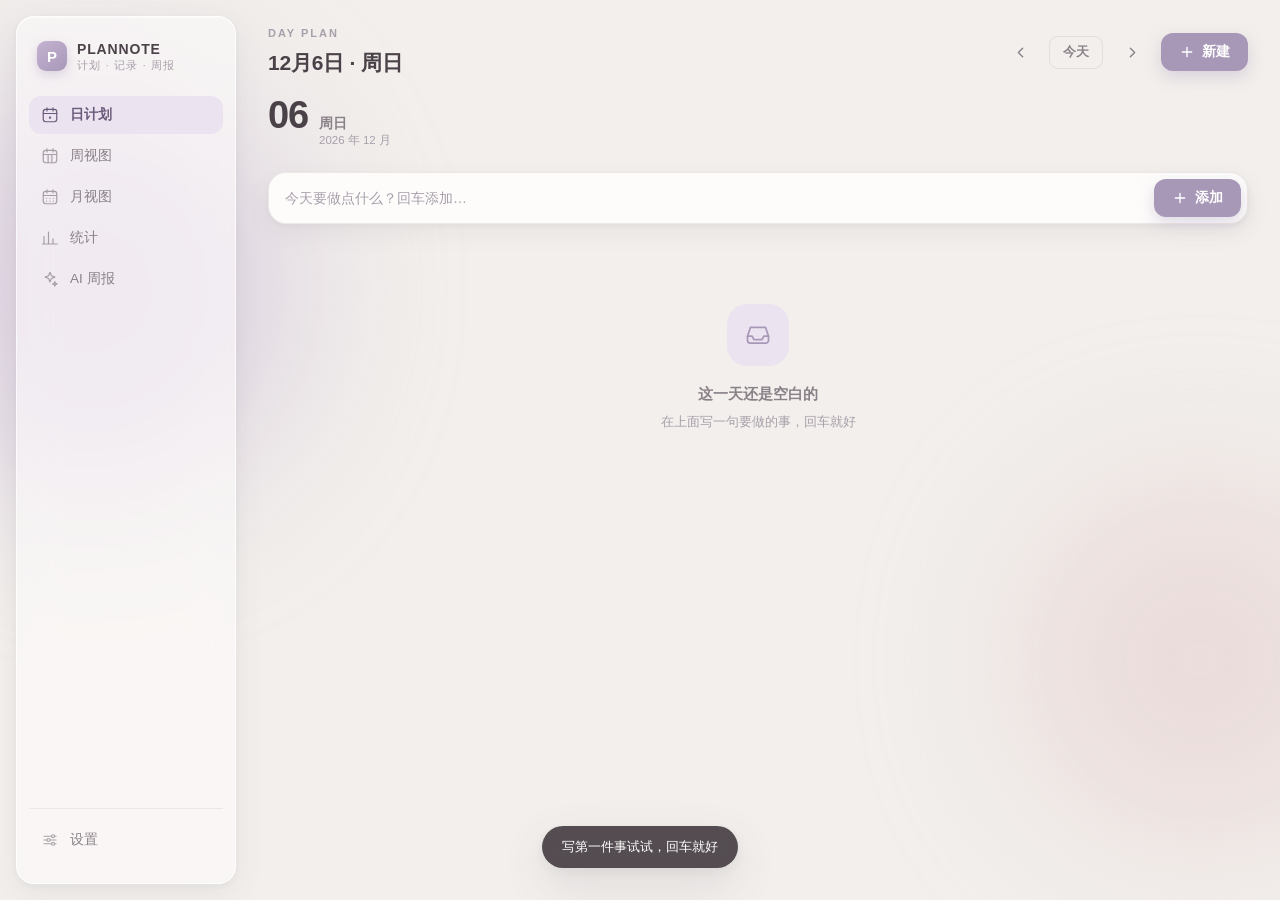
==== app/index.html @ 0ff243b2 "v2 网页版可运行：日/周/月视图 + 统计 + AI 周报 + 备份 + 深色模式 - 纯前端 PWA，零构建零依赖，可安装到桌面、离线可用 - 数据层 IndexedDB，本地文件打开时自动降级 " ====
<!DOCTYPE html>
<html lang="zh-CN" data-theme="light">
<head>
<meta charset="UTF-8">
<meta name="viewport" content="width=device-width, initial-scale=1, viewport-fit=cover">
<title>PlanNote · 极简个人计划管理</title>
<meta name="description" content="记录每天要做的事，周末自动生成周报。莫兰迪质感，数据留在你自己的设备上。">
<meta name="theme-color" content="#F2EFEC">
<link rel="manifest" href="manifest.webmanifest">
<link rel="icon" href="icons/icon.svg" type="image/svg+xml">
<link rel="apple-touch-icon" href="icons/icon-192.png">
<link rel="stylesheet" href="assets/theme.css">
</head>
<body>
  <div class="blob blob-a"></div>
  <div class="blob blob-b"></div>

  <div class="app">
    <aside class="sidebar">
      <div class="brand">
        <div class="brand-mark">P</div>
        <div class="brand-text">
          <div class="brand-name">PLANNOTE</div>
          <div class="brand-sub">计划 · 记录 · 周报</div>
        </div>
      </div>
      <nav class="nav" id="nav"></nav>
      <div class="sidebar-foot">
        <button class="nav-item" data-action="settings">
          <span class="ico" id="settings-ico"></span><span class="nav-label">设置</span>
        </button>
      </div>
    </aside>

    <main class="main">
      <header class="topbar" id="topbar"></header>
      <div class="content scroll" id="content"></div>
    </main>
  </div>

  <div id="modal-root"></div>
  <div class="toast-wrap" id="toast-wrap"></div>

  <script src="assets/db.js" defer></script>
  <script src="assets/report.js" defer></script>
  <script src="assets/app.js" defer></script>
</body>
</html>
---- app/assets/theme.css ----
/* ============================================================
   PlanNote · 设计系统
   莫兰迪色系不动，只把「字 / 圆角 / 暖灰阴影 / 留白」收紧
   ============================================================ */

:root {
  /* ---- 底色（暖白调） ---- */
  --bg: #F2EFEC;
  --bg-deep: #EAE6E1;
  --card: #FDFCFB;
  --card-hover: #F6F3F0;
  --sidebar: #5C5462;

  /* ---- 文字 ---- */
  --text: #4A4248;
  --text-2: #8A8188;
  --muted: #A89FAA;

  /* ---- 莫兰迪强调色 ---- */
  --accent: #A898B8;
  --accent-hover: #9C8BAD;
  --accent-l: #EBE4F0;
  --accent-text: #6B5B7B;
  --success: #98A898;
  --success-l: #E8EFE8;
  --warning: #C4A888;
  --warning-l: #F0E8DC;
  --danger: #B88C8C;
  --danger-l: #F2E8E8;

  /* ---- 边框 ---- */
  --border: #E2DED8;
  --border-soft: rgba(226, 222, 216, .62);

  /* ---- 阴影：暖灰，绝不用纯黑 ---- */
  --sh-1: 0 1px 2px rgba(92, 84, 98, .045);
  --sh-2: 0 8px 24px rgba(92, 84, 98, .075), 0 2px 6px rgba(92, 84, 98, .05);
  --sh-3: 0 10px 30px rgba(92, 84, 98, .08), 0 2px 8px rgba(92, 84, 98, .055);
  --sh-4: 0 16px 44px rgba(92, 84, 98, .13), 0 4px 12px rgba(92, 84, 98, .07);

  /* ---- 圆角三档 ---- */
  --r-card: 18px;
  --r-btn: 12px;
  --r-input: 10px;
  --r-pill: 999px;

  /* ---- 间距（8 的倍数） ---- */
  --s1: 4px;  --s2: 8px;  --s3: 12px; --s4: 16px;
  --s5: 24px; --s6: 32px; --s7: 48px; --s8: 64px;

  /* ---- 玻璃 ---- */
  --glass-bg: rgba(253, 252, 251, .58);
  --glass-border: rgba(255, 255, 255, .68);

  --font: "Inter", -apple-system, BlinkMacSystemFont, "PingFang SC",
          "Microsoft YaHei UI", "Microsoft YaHei", "Hiragino Sans GB",
          "Segoe UI", sans-serif;
  --font-num: "Inter", "SF Mono", ui-monospace, monospace;
}

/* ---- 深色：同一套气质，把底色压暗 ---- */
[data-theme="dark"] {
  --bg: #26222C;
  --bg-deep: #1E1B23;
  --card: #322D39;
  --card-hover: #3A3442;

  --text: #EDE9F0;
  --text-2: #B0A8B8;
  --muted: #8A8290;

  --accent: #B8A8C8;
  --accent-hover: #C7B8D5;
  --accent-l: #423A4E;
  --accent-text: #D5C9E0;
  --success: #A8B8A8;
  --success-l: #36402F;
  --warning: #C9B392;
  --warning-l: #40382A;
  --danger: #C99A9A;
  --danger-l: #432F32;

  --border: #443D4E;
  --border-soft: rgba(120, 110, 132, .30);

  --sh-1: 0 1px 2px rgba(0, 0, 0, .22);
  --sh-2: 0 8px 24px rgba(0, 0, 0, .30), 0 2px 6px rgba(0, 0, 0, .22);
  --sh-3: 0 10px 30px rgba(0, 0, 0, .32), 0 2px 8px rgba(0, 0, 0, .24);
  --sh-4: 0 16px 44px rgba(0, 0, 0, .44), 0 4px 12px rgba(0, 0, 0, .28);

  --glass-bg: rgba(50, 45, 57, .62);
  --glass-border: rgba(255, 255, 255, .09);
}

/* ============================================================
   基础
   ============================================================ */
* { box-sizing: border-box; margin: 0; padding: 0; }

html, body { height: 100%; }

body {
  background: var(--bg);
  color: var(--text);
  font-family: var(--font);
  font-size: 14px;
  line-height: 1.7;
  -webkit-font-smoothing: antialiased;
  text-rendering: optimizeLegibility;
  overflow: hidden;
  transition: background .25s ease, color .25s ease;
}

/* 背景两团柔光：给玻璃一点可透的东西 */
.blob {
  position: fixed; border-radius: 50%; filter: blur(80px);
  z-index: 0; opacity: .5; pointer-events: none;
  transition: opacity .3s;
}
.blob-a { width: 420px; height: 420px; left: -120px; top: 80px; background: #C9B8D6; }
.blob-b { width: 360px; height: 360px; right: -100px; bottom: 60px; background: #E3C9C9; }
[data-theme="dark"] .blob { opacity: .26; }

button, input, textarea, select { font-family: inherit; font-size: inherit; color: inherit; }
button { cursor: pointer; border: none; background: none; }
::selection { background: var(--accent-l); color: var(--accent-text); }

/* 细滚动条 */
.scroll { overflow-y: auto; scrollbar-width: thin; }
.scroll::-webkit-scrollbar { width: 8px; height: 8px; }
.scroll::-webkit-scrollbar-thumb {
  background: rgba(140, 130, 148, .26); border-radius: 999px;
  border: 2px solid transparent; background-clip: content-box;
}
.scroll::-webkit-scrollbar-thumb:hover { background: rgba(140, 130, 148, .45); background-clip: content-box; }
.scroll::-webkit-scrollbar-track { background: transparent; }

/* ============================================================
   布局
   ============================================================ */
.app {
  position: relative; z-index: 1;
  display: grid;
  grid-template-columns: 236px 1fr;
  height: 100vh;
  height: 100dvh;
}

/* ---- 侧栏：玻璃，只浮在内容上 ---- */
.sidebar {
  display: flex; flex-direction: column;
  margin: var(--s4) 0 var(--s4) var(--s4);
  padding: var(--s5) var(--s3);
  border-radius: var(--r-card);
  background: var(--glass-bg);
  -webkit-backdrop-filter: blur(20px) saturate(1.2);
  backdrop-filter: blur(20px) saturate(1.2);
  border: 1px solid var(--glass-border);
  box-shadow: var(--sh-3), inset 0 1px 0 rgba(255, 255, 255, .5);
}
[data-theme="dark"] .sidebar { box-shadow: var(--sh-3), inset 0 1px 0 rgba(255, 255, 255, .06); }

.brand {
  display: flex; align-items: center; gap: 10px;
  padding: 0 var(--s2) var(--s5);
}
.brand-mark {
  width: 30px; height: 30px; border-radius: 9px; flex: none;
  background: linear-gradient(140deg, #C4B2D0, #A898B8);
  display: grid; place-items: center;
  color: #fff; font-size: 15px; font-weight: 700;
  box-shadow: 0 4px 12px rgba(168, 152, 184, .38);
}
.brand-text { line-height: 1.25; }
.brand-name { font-size: 14px; font-weight: 700; letter-spacing: .06em; }
.brand-sub { font-size: 10.5px; color: var(--muted); letter-spacing: .12em; }

.nav { display: flex; flex-direction: column; gap: 3px; flex: 1; }
.nav-item {
  display: flex; align-items: center; gap: 11px;
  padding: 10px 12px; border-radius: var(--r-btn);
  font-size: 13.5px; color: var(--text-2); font-weight: 500;
  transition: background .16s ease, color .16s ease;
  text-align: left; width: 100%;
}
.nav-item:hover { background: rgba(168, 152, 184, .12); color: var(--text); }
.nav-item.active {
  background: var(--accent-l); color: var(--accent-text); font-weight: 600;
}
.nav-item .ico { width: 18px; height: 18px; flex: none; opacity: .72; }
.nav-item.active .ico { opacity: 1; }
.nav-item svg { width: 18px; height: 18px; display: block; }

.sidebar-foot {
  border-top: 1px solid var(--border-soft);
  margin-top: var(--s3); padding-top: var(--s3);
  display: flex; flex-direction: column; gap: 3px;
}

/* ---- 主区 ---- */
.main { display: flex; flex-direction: column; min-width: 0; overflow: hidden; }

.topbar {
  display: flex; align-items: center; gap: var(--s3);
  padding: var(--s5) var(--s6) var(--s4);
  flex: none;
}
.topbar-title { flex: 1; min-width: 0; }
.topbar-kicker {
  font-size: 11px; letter-spacing: .18em; color: var(--muted);
  font-weight: 700; text-transform: uppercase;
}
.topbar-h {
  font-size: 21px; font-weight: 600; letter-spacing: -.01em;
  margin-top: 2px; white-space: nowrap; overflow: hidden; text-overflow: ellipsis;
}

.content { flex: 1; padding: 0 var(--s6) var(--s7); min-height: 0; }
.content-inner { max-width: 1000px; }

/* ============================================================
   控件
   ============================================================ */
.btn {
  display: inline-flex; align-items: center; justify-content: center; gap: 7px;
  border-radius: var(--r-btn); padding: 10px 18px;
  font-size: 13.5px; font-weight: 600; white-space: nowrap;
  transition: transform .16s ease, background .16s ease, box-shadow .16s ease, border-color .16s;
}
.btn svg { width: 16px; height: 16px; display: block; }
.btn.primary {
  background: var(--accent); color: #fff;
  box-shadow: 0 6px 16px rgba(168, 152, 184, .34);
}
.btn.primary:hover { background: var(--accent-hover); transform: translateY(-1px); box-shadow: 0 9px 22px rgba(168, 152, 184, .42); }
.btn.primary:active { transform: translateY(0); }
[data-theme="dark"] .btn.primary { background: var(--accent); color: #2A2630; box-shadow: 0 6px 16px rgba(0, 0, 0, .34); }
[data-theme="dark"] .btn.primary:hover { background: var(--accent-hover); color: #26222C; }
.btn.ghost { background: transparent; color: var(--text-2); border: 1px solid var(--border); }
.btn.ghost:hover { background: var(--card-hover); color: var(--text); }
.btn.soft { background: var(--accent-l); color: var(--accent-text); }
.btn.soft:hover { background: rgba(168, 152, 184, .28); }
.btn.danger { background: var(--danger-l); color: var(--danger); }
.btn.danger:hover { background: rgba(184, 140, 140, .26); }
.btn.sm { padding: 7px 13px; font-size: 12.5px; border-radius: 9px; }
.btn:disabled { opacity: .5; cursor: not-allowed; transform: none !important; }

.icon-btn {
  width: 34px; height: 34px; border-radius: 10px; flex: none;
  display: grid; place-items: center; color: var(--text-2);
  transition: background .16s, color .16s;
}
.icon-btn:hover { background: var(--card-hover); color: var(--text); }
.icon-btn svg { width: 17px; height: 17px; display: block; }

.field {
  width: 100%; padding: 10px 13px;
  background: var(--card); color: var(--text);
  border: 1px solid var(--border); border-radius: var(--r-input);
  transition: border-color .16s, box-shadow .16s, background .16s;
  font-size: 13.5px;
}
.field::placeholder { color: var(--muted); }
.field:focus {
  outline: none; border-color: var(--accent);
  box-shadow: 0 0 0 3px rgba(168, 152, 184, .18);
}
textarea.field { resize: vertical; min-height: 70px; line-height: 1.65; }
select.field { cursor: pointer; appearance: none;
  background-image: url("data:image/svg+xml;charset=utf-8,%3Csvg xmlns='http://www.w3.org/2000/svg' viewBox='0 0 24 24' fill='none' stroke='%238A8188' stroke-width='2' stroke-linecap='round'%3E%3Cpath d='M6 9l6 6 6-6'/%3E%3C/svg%3E");
  background-repeat: no-repeat; background-position: right 10px center; background-size: 15px;
  padding-right: 32px;
}

.label { display: block; font-size: 11.5px; font-weight: 600; color: var(--text-2);
  letter-spacing: .04em; margin-bottom: 6px; }

.chip {
  display: inline-flex; align-items: center; gap: 6px;
  padding: 8px 14px; border-radius: var(--r-pill);
  font-size: 12.5px; font-weight: 500;
  background: var(--card); border: 1px solid var(--border);
  color: var(--text-2); transition: all .16s;
}
.chip:hover { border-color: var(--accent); color: var(--text); }
.chip.on { background: var(--accent-l); border-color: transparent; color: var(--accent-text); font-weight: 600; }
.chip .dot { width: 7px; height: 7px; border-radius: 50%; background: var(--c, var(--accent)); flex: none; }

/* ============================================================
   卡片
   ============================================================ */
.card {
  background: var(--card);
  border-radius: var(--r-card);
  border: 1px solid var(--border-soft);
  box-shadow: var(--sh-3);
  transition: box-shadow .2s ease, transform .2s ease;
}
.card.pad { padding: var(--s5); }

/* ---- 日视图 ---- */
.day-head {
  display: flex; align-items: center; gap: var(--s4);
  margin-bottom: var(--s5); flex-wrap: wrap;
}
.day-date { display: flex; align-items: baseline; gap: 11px; }
.day-num { font-size: 38px; font-weight: 600; letter-spacing: -.03em; line-height: 1; }
.day-meta { display: flex; flex-direction: column; line-height: 1.32; }
.day-meta b { font-size: 14px; font-weight: 600; color: var(--text-2); }
.day-meta span { font-size: 11.5px; color: var(--muted); }
.day-spacer { flex: 1; }

.streak {
  display: inline-flex; align-items: center; gap: 6px;
  font-size: 12px; font-weight: 600; color: #9C7F5E;
  background: var(--warning-l); padding: 7px 13px; border-radius: var(--r-pill);
}
[data-theme="dark"] .streak { color: #D8BE97; }
.streak svg { width: 13px; height: 13px; }

/* 快速添加 */
.quick-add {
  display: flex; align-items: center; gap: 10px;
  background: var(--card); border: 1px solid var(--border-soft);
  border-radius: var(--r-card); padding: 6px 6px 6px 16px;
  box-shadow: var(--sh-2); margin-bottom: var(--s4);
  transition: box-shadow .2s, border-color .2s;
}
.quick-add:focus-within { border-color: rgba(168, 152, 184, .5); box-shadow: var(--sh-3), 0 0 0 3px rgba(168, 152, 184, .12); }
.quick-add input {
  flex: 1; border: none; background: none; outline: none;
  font-size: 14px; padding: 9px 0; min-width: 0;
}
.quick-add input::placeholder { color: var(--muted); }

/* 任务列表 */
.task-list { display: flex; flex-direction: column; gap: 8px; }

.task {
  display: flex; align-items: flex-start; gap: 13px;
  padding: 14px 16px;
  background: var(--card);
  border: 1px solid var(--border-soft);
  border-radius: 14px;
  box-shadow: var(--sh-1);
  transition: background .16s, box-shadow .16s, transform .16s, opacity .2s;
  position: relative;
}
.task:hover { background: var(--card-hover); box-shadow: var(--sh-2); transform: translateY(-1px); }

.task-check {
  width: 21px; height: 21px; border-radius: 7px; flex: none; margin-top: 1px;
  border: 1.6px solid #CBC4CE;
  display: grid; place-items: center;
  transition: all .18s ease; background: transparent;
}
[data-theme="dark"] .task-check { border-color: #6A6275; }
.task-check:hover { border-color: var(--accent); background: rgba(168, 152, 184, .12); }
.task-check svg { width: 13px; height: 13px; color: #fff; opacity: 0; transform: scale(.6); transition: all .18s ease; }
.task.done .task-check { background: var(--accent); border-color: var(--accent); }
.task.done .task-check svg { opacity: 1; transform: scale(1); }

.task-main { flex: 1; min-width: 0; }
.task-title { font-size: 14.5px; line-height: 1.5; word-break: break-word; }
.task.done .task-title { color: var(--muted); text-decoration: line-through; text-decoration-color: rgba(168, 159, 170, .6); }
.task-desc { font-size: 12.5px; color: var(--text-2); margin-top: 3px; line-height: 1.6;
  display: -webkit-box; -webkit-line-clamp: 2; -webkit-box-orient: vertical; overflow: hidden; }
.task-meta {
  display: flex; align-items: center; gap: 8px; flex-wrap: wrap;
  font-size: 11.5px; color: var(--muted); margin-top: 6px;
}
.task-meta .sep { opacity: .45; }
.task-cat { display: inline-flex; align-items: center; gap: 5px; }
.task-cat .dot { width: 7px; height: 7px; border-radius: 50%; background: var(--c, var(--accent)); flex: none; }
.stars { font-size: 10px; letter-spacing: 1.2px; color: var(--warning); font-weight: 700; }
.time-tag { font-variant-numeric: tabular-nums; }

.task-actions {
  display: flex; gap: 2px; flex: none; opacity: 0;
  transition: opacity .16s ease;
}
.task:hover .task-actions, .task:focus-within .task-actions { opacity: 1; }
@media (hover: none) { .task-actions { opacity: 1; } }
.task-actions .icon-btn { width: 30px; height: 30px; border-radius: 8px; }
.task-actions svg { width: 15px; height: 15px; }

/* 进度 */
.progress-block { margin-top: var(--s5); }
.progress-row {
  display: flex; justify-content: space-between; align-items: center;
  font-size: 12px; color: var(--text-2); margin-bottom: 9px;
}
.progress-row b { color: var(--text); font-weight: 600; font-variant-numeric: tabular-nums; }
.track { height: 8px; border-radius: var(--r-pill); background: var(--bg-deep); overflow: hidden; }
.fill {
  height: 100%; border-radius: var(--r-pill);
  background: linear-gradient(90deg, #BFAECE, var(--accent));
  transition: width .45s cubic-bezier(.4, 0, .2, 1);
}

/* 空状态 */
.empty {
  text-align: center; padding: var(--s8) var(--s4);
  color: var(--muted);
}
.empty-ico {
  width: 62px; height: 62px; margin: 0 auto var(--s4);
  border-radius: 20px; background: var(--accent-l);
  display: grid; place-items: center; color: var(--accent);
}
.empty-ico svg { width: 28px; height: 28px; }
.empty-title { font-size: 14.5px; color: var(--text-2); font-weight: 600; margin-bottom: 5px; }
.empty-sub { font-size: 12.5px; }

/* ============================================================
   周视图
   ============================================================ */
.week-wrap { display: flex; flex-direction: column; min-height: calc(100vh - 232px); }
.week-grid {
  display: grid; flex: 1;
  grid-template-columns: repeat(7, minmax(0, 1fr));
  gap: 10px;
}
.week-col {
  background: var(--card); border: 1px solid var(--border-soft);
  border-radius: 14px; padding: 12px 10px; min-height: 300px;
  box-shadow: var(--sh-1); transition: box-shadow .18s, transform .18s, border-color .18s;
  display: flex; flex-direction: column; gap: 8px;
}
.week-col:hover { box-shadow: var(--sh-2); transform: translateY(-1px); }
.week-col.today { border-color: rgba(168, 152, 184, .55); background: rgba(235, 228, 240, .34); }
[data-theme="dark"] .week-col.today { background: rgba(184, 168, 200, .10); }
.week-col-head {
  display: flex; flex-direction: column; align-items: center; gap: 2px;
  padding-bottom: 9px; border-bottom: 1px solid var(--border-soft);
  cursor: pointer;
}
.week-dow { font-size: 10.5px; letter-spacing: .1em; color: var(--muted); font-weight: 700; }
.week-day { font-size: 17px; font-weight: 600; letter-spacing: -.01em; }
.week-col.today .week-day { color: var(--accent-text); }
.week-count { font-size: 10.5px; color: var(--muted); font-variant-numeric: tabular-nums; }

.mini-task {
  font-size: 11.8px; line-height: 1.45; padding: 6px 8px;
  border-radius: 8px; background: rgba(168, 152, 184, .08);
  border-left: 2.5px solid var(--c, var(--accent));
  cursor: pointer; transition: background .15s;
  color: var(--text);
  display: -webkit-box; -webkit-line-clamp: 2; -webkit-box-orient: vertical; overflow: hidden;
}
.mini-task:hover { background: rgba(168, 152, 184, .17); }
.mini-task.done {
  color: #7F7680; text-decoration: line-through;
  text-decoration-color: rgba(142, 133, 141, .55);
  background: rgba(92, 84, 98, .045);
}
.week-more { font-size: 10.5px; color: var(--muted); padding-left: 8px; }
.week-foot {
  padding-top: 14px; font-size: 12px; color: var(--muted);
  letter-spacing: .01em;
}
.week-foot b { color: var(--text-2); font-weight: 600; font-variant-numeric: tabular-nums; }
.week-empty { font-size: 11px; color: var(--muted); text-align: center; padding: 14px 0; opacity: .7; }

/* ============================================================
   月视图
   ============================================================ */
.month-grid { display: grid; grid-template-columns: repeat(7, 1fr); gap: 8px; }
.month-dow {
  text-align: center; font-size: 11px; letter-spacing: .08em;
  color: var(--text-2); font-weight: 700; padding-bottom: 6px;
}
.month-cell {
  background: var(--card); border: 1px solid var(--border-soft);
  border-radius: 13px; padding: 9px 9px 8px; min-height: 96px;
  cursor: pointer; position: relative;
  transition: box-shadow .16s, transform .16s, border-color .16s, background .16s;
  display: flex; flex-direction: column; gap: 5px;
}
.month-cell.has { box-shadow: var(--sh-1); }
.month-cell:hover { box-shadow: var(--sh-2); transform: translateY(-1px); border-color: rgba(168, 152, 184, .4); }
.month-cell.dim { opacity: .38; }
.month-cell.today { border-color: var(--accent); background: rgba(235, 228, 240, .38); }
[data-theme="dark"] .month-cell.today { background: rgba(184, 168, 200, .12); }
.month-num { font-size: 13px; font-weight: 600; font-variant-numeric: tabular-nums; }
.month-cell.today .month-num { color: var(--accent-text); }
.month-dots { display: flex; flex-wrap: wrap; gap: 3px; margin-top: 2px; }
.month-dots i { width: 5px; height: 5px; border-radius: 50%; background: var(--c, var(--accent)); display: block; }
.month-mini { font-size: 10.2px; line-height: 1.4; color: var(--text-2); overflow: hidden;
  display: -webkit-box; -webkit-line-clamp: 2; -webkit-box-orient: vertical; }
.month-badge {
  position: absolute; right: 8px; top: 8px;
  font-size: 9.5px; color: var(--muted); font-variant-numeric: tabular-nums;
}

/* ============================================================
   统计
   ============================================================ */
.stat-grid { display: grid; grid-template-columns: repeat(4, 1fr); gap: 12px; margin-bottom: var(--s5); }
.stat-card {
  background: var(--card); border: 1px solid var(--border-soft);
  border-radius: 14px; padding: 16px 18px; box-shadow: var(--sh-2);
}
.stat-label { font-size: 11.5px; color: var(--muted); letter-spacing: .04em; margin-bottom: 6px; }
.stat-value { font-size: 27px; font-weight: 600; letter-spacing: -.02em; line-height: 1.15; font-variant-numeric: tabular-nums; }
.stat-value small { font-size: 13px; font-weight: 500; color: var(--text-2); margin-left: 3px; }
.stat-hint { font-size: 11.5px; color: var(--text-2); margin-top: 3px; }

.bars { display: flex; align-items: flex-end; gap: 10px; height: 148px; padding-top: 10px; position: relative; }
.bars::after {
  content: ''; position: absolute; left: 0; right: 0; bottom: 19px;
  height: 1px; background: var(--border-soft);
}
.bar-col { flex: 1; display: flex; flex-direction: column; align-items: center; gap: 7px; height: 100%; }
.bar-stack { flex: 1; width: 100%; max-width: 42px; display: flex; align-items: flex-end; position: relative; }
.bar-total { width: 100%; border-radius: 8px 8px 4px 4px; overflow: hidden;
  background: rgba(168, 152, 184, .26); display: flex; align-items: flex-end;
  transition: height .5s cubic-bezier(.4, 0, .2, 1); }
.bar-done { width: 100%; background: linear-gradient(180deg, #C0AFCE, #A898B8);
  transition: height .5s cubic-bezier(.4, 0, .2, 1); }
.bar-col.today .bar-total { background: rgba(152, 168, 152, .28); }
.bar-col.today .bar-done { background: linear-gradient(180deg, #A8B8A8, #98A898); }
[data-theme="dark"] .bar-total { background: rgba(184, 168, 200, .22); }
[data-theme="dark"] .bar-col.today .bar-total { background: rgba(168, 184, 168, .22); }
.bar-label { font-size: 10.5px; color: var(--muted); }
.bar-val { font-size: 10.5px; color: var(--text-2); font-variant-numeric: tabular-nums; }

.dist-row { display: flex; align-items: center; gap: 12px; padding: 9px 0; }
.dist-name { width: 64px; font-size: 12.5px; flex: none; display: flex; align-items: center; gap: 6px; }
.dist-name .dot { width: 8px; height: 8px; border-radius: 50%; background: var(--c); flex: none; }
.dist-track { flex: 1; height: 9px; border-radius: var(--r-pill); background: var(--bg-deep); overflow: hidden; }
.dist-fill { height: 100%; border-radius: var(--r-pill); background: var(--c); transition: width .5s cubic-bezier(.4,0,.2,1); }
.dist-val { width: 82px; text-align: right; font-size: 12px; color: var(--text-2);
  font-variant-numeric: tabular-nums; flex: none; white-space: nowrap; }

.sec-h { display: flex; align-items: center; justify-content: space-between; margin-bottom: 14px; }
.sec-h h3 { font-size: 14px; font-weight: 600; letter-spacing: -.005em; }
.sec-h .hint { font-size: 11.5px; color: var(--muted); font-weight: 400; }

/* ============================================================
   AI 周报
   ============================================================ */
.report-toolbar {
  display: flex; align-items: center; gap: 10px; flex-wrap: wrap;
  margin-bottom: var(--s5);
}
.mode-pill {
  display: inline-flex; align-items: center; gap: 6px;
  font-size: 11.5px; font-weight: 600; padding: 6px 12px;
  border-radius: var(--r-pill); background: var(--accent-l); color: var(--accent-text);
}
.mode-pill.live { background: var(--success-l); color: #5F7560; }
[data-theme="dark"] .mode-pill.live { color: #A8C0A8; }

.report-card { max-width: 840px; }
.report-body {
  font-size: 14px; line-height: 1.88; color: var(--text);
}
.report-body h1 { font-size: 19px; font-weight: 600; margin: 0 0 14px; letter-spacing: -.01em; }
.md-quote {
  color: var(--text-2); padding-left: 13px;
  border-left: 2px solid var(--border); margin: 0 0 12px;
}
.report-body h2 {
  font-size: 15px; font-weight: 600; color: var(--text); margin: 26px 0 11px;
  padding-left: 11px; border-left: 3px solid var(--accent); line-height: 1.4;
  letter-spacing: -.005em;
}
.report-body h3 { font-size: 13.5px; font-weight: 600; margin: 16px 0 8px; color: var(--text-2); }
.report-body p { margin: 0 0 10px; }
.report-body ul { margin: 0 0 12px; padding-left: 20px; }
.report-body li { margin-bottom: 5px; }
.report-body strong { font-weight: 600; }
.report-body code {
  font-family: var(--font-num); font-size: 12.5px;
  background: var(--accent-l); color: var(--accent-text);
  padding: 1px 6px; border-radius: 5px;
}
.report-body hr { border: none; border-top: 1px solid var(--border); margin: 20px 0; }

/* ============================================================
   弹层
   ============================================================ */
.overlay {
  position: fixed; inset: 0; z-index: 50;
  background: rgba(74, 66, 72, .28);
  -webkit-backdrop-filter: blur(4px); backdrop-filter: blur(4px);
  display: grid; place-items: center; padding: var(--s4);
  animation: fade .18s ease;
}
@keyframes fade { from { opacity: 0; } to { opacity: 1; } }

.modal {
  width: 100%; max-width: 480px; max-height: 88vh;
  background: var(--card); border-radius: var(--r-card);
  border: 1px solid var(--border-soft);
  box-shadow: var(--sh-4);
  display: flex; flex-direction: column;
  animation: pop .22s cubic-bezier(.2, .9, .3, 1.1);
  overflow: hidden;
}
.modal.wide { max-width: 600px; }
@keyframes pop {
  from { opacity: 0; transform: translateY(12px) scale(.985); }
  to { opacity: 1; transform: translateY(0) scale(1); }
}
.modal-head {
  display: flex; align-items: center; gap: 10px;
  padding: 20px var(--s5) 14px; flex: none;
}
.modal-title { font-size: 16px; font-weight: 600; flex: 1; letter-spacing: -.01em; }
.modal-body { padding: 0 var(--s5) var(--s5); overflow-y: auto; flex: 1; min-height: 0; }
.modal-foot {
  display: flex; gap: 10px; justify-content: flex-end;
  padding: 14px var(--s5) 18px; flex: none;
  border-top: 1px solid var(--border-soft);
}
.field-row { margin-bottom: 15px; }
.field-2 { display: grid; grid-template-columns: 1fr 1fr; gap: 12px; }

/* 优先级选择 */
.prio-row { display: flex; gap: 7px; }
.prio {
  flex: 1; padding: 9px 4px; border-radius: var(--r-input);
  border: 1px solid var(--border); background: var(--card);
  font-size: 11.5px; color: var(--text-2); text-align: center;
  transition: all .15s;
}
.prio:hover { border-color: var(--pc); }
.prio.on { background: var(--pl); border-color: var(--pc); color: var(--pc); font-weight: 600; }
[data-theme="dark"] .prio.on { color: var(--text); }
.prio-name { font-size: 10px; opacity: .8; margin-top: 1px; }

/* 分类选择 */
.cat-row { display: flex; flex-wrap: wrap; gap: 7px; }

/* 设置项 */
.set-item {
  display: flex; align-items: center; gap: 14px;
  padding: 14px 0; border-bottom: 1px solid var(--border-soft);
}
.set-item:last-child { border-bottom: none; }
.set-info { flex: 1; min-width: 0; }
.set-name { font-size: 13.5px; font-weight: 500; }
.set-desc { font-size: 11.5px; color: var(--muted); margin-top: 1px; }

.switch {
  width: 42px; height: 24px; border-radius: var(--r-pill);
  background: var(--bg-deep); position: relative; flex: none;
  transition: background .2s; border: 1px solid var(--border);
}
.switch::after {
  content: ''; position: absolute; left: 2px; top: 2px;
  width: 18px; height: 18px; border-radius: 50%; background: #fff;
  box-shadow: 0 1px 3px rgba(92, 84, 98, .3);
  transition: transform .2s cubic-bezier(.4, 0, .2, 1);
}
.switch.on { background: var(--accent); border-color: var(--accent); }
.switch.on::after { transform: translateX(18px); }

/* 分类管理行 */
.cat-row-item {
  display: flex; align-items: center; gap: 10px;
  padding: 9px 0; border-bottom: 1px solid var(--border-soft);
}
.cat-row-item:last-child { border-bottom: none; }
.cat-swatch {
  width: 26px; height: 26px; border-radius: 8px; border: none; flex: none;
  cursor: pointer; padding: 0; overflow: hidden; position: relative;
}
.cat-swatch input { position: absolute; inset: -6px; opacity: 0; cursor: pointer; }
.cat-name-in {
  flex: 1; border: none; background: none; outline: none;
  font-size: 13.5px; font-weight: 500; padding: 4px 0; border-bottom: 1px solid transparent;
  transition: border-color .15s;
}
.cat-name-in:focus { border-bottom-color: var(--accent); }

/* Toast */
.toast-wrap {
  position: fixed; left: 50%; bottom: 32px; transform: translateX(-50%);
  z-index: 80; display: flex; flex-direction: column; gap: 8px; align-items: center;
  pointer-events: none;
}
.toast {
  background: rgba(74, 66, 72, .94); color: #fff;
  padding: 10px 20px; border-radius: var(--r-pill);
  font-size: 13px; box-shadow: var(--sh-4);
  animation: toastIn .22s cubic-bezier(.2, .9, .3, 1.1);
  backdrop-filter: blur(8px);
}
[data-theme="dark"] .toast { background: rgba(240, 236, 244, .95); color: #2A2630; }
@keyframes toastIn { from { opacity: 0; transform: translateY(10px); } to { opacity: 1; transform: translateY(0); } }

/* ============================================================
   响应式
   ============================================================ */
@media (max-width: 1080px) {
  .app { grid-template-columns: 70px 1fr; }
  .sidebar { padding: var(--s5) 10px; }
  .brand { justify-content: center; padding: 0 0 var(--s5); }
  .brand-text, .nav-label { display: none; }
  .nav-item { justify-content: center; padding: 11px 0; }
  .content { padding: 0 var(--s5) var(--s6); }
  .topbar { padding: var(--s5) var(--s5) var(--s4); }
  .stat-grid { grid-template-columns: repeat(2, 1fr); }
}

@media (max-width: 820px) {
  body { overflow: auto; }
  .app { grid-template-columns: 1fr; height: auto; min-height: 100dvh; }
  .sidebar {
    position: fixed; left: 8px; right: 8px; bottom: 8px; top: auto;
    margin: 0; padding: 6px; flex-direction: row; align-items: center;
    border-radius: 16px; z-index: 40; gap: 2px;
  }
  .brand { display: none; }
  .nav { flex-direction: row; gap: 2px; flex: 1 1 auto; }
  .nav-item { flex: 1; padding: 9px 0; justify-content: center; }
  .sidebar-foot { border: none; margin: 0; padding: 0; flex: 0 0 54px; width: 54px; }
  .sidebar-foot .nav-item { width: 100%; }
  .main { padding-bottom: 76px; }
  .topbar { padding: 16px 16px 10px; flex-wrap: wrap; gap: 8px; }
  .topbar-kicker { display: none; }
  .topbar-title { flex: 1 1 100%; }
  .topbar-h { font-size: 19px; white-space: normal; }
  .main > .topbar + .content { padding-top: 4px; }
  .content { padding: 0 16px 32px; }
  .week-wrap { min-height: 0; }
  .week-grid { grid-template-columns: 1fr; }
  .week-col { min-height: auto; }
  .month-cell { min-height: 70px; padding: 6px; }
  .month-mini, .month-badge { display: none; }
  .day-num { font-size: 30px; }
  .modal { max-width: 100%; }
  .field-2 { grid-template-columns: 1fr; }
  .stat-grid { grid-template-columns: repeat(2, 1fr); }
  .task-actions { opacity: 1; }
}
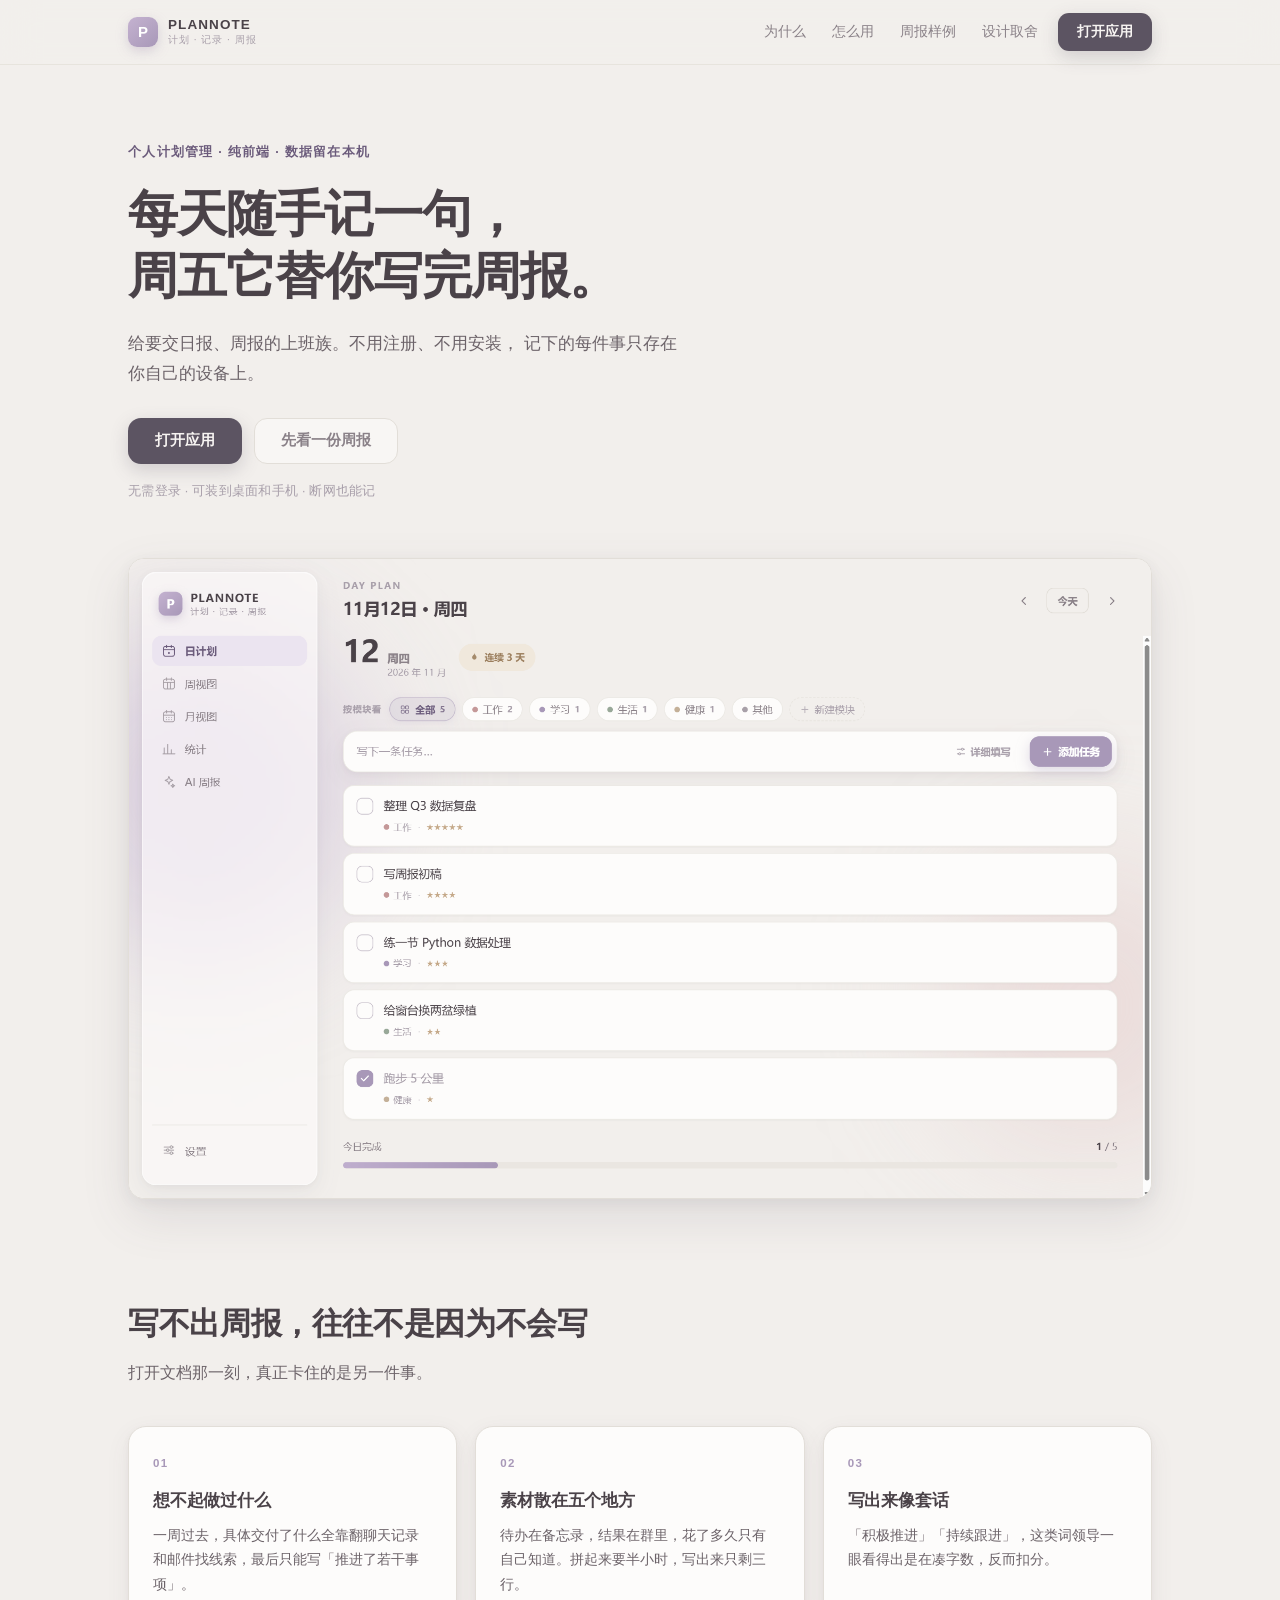
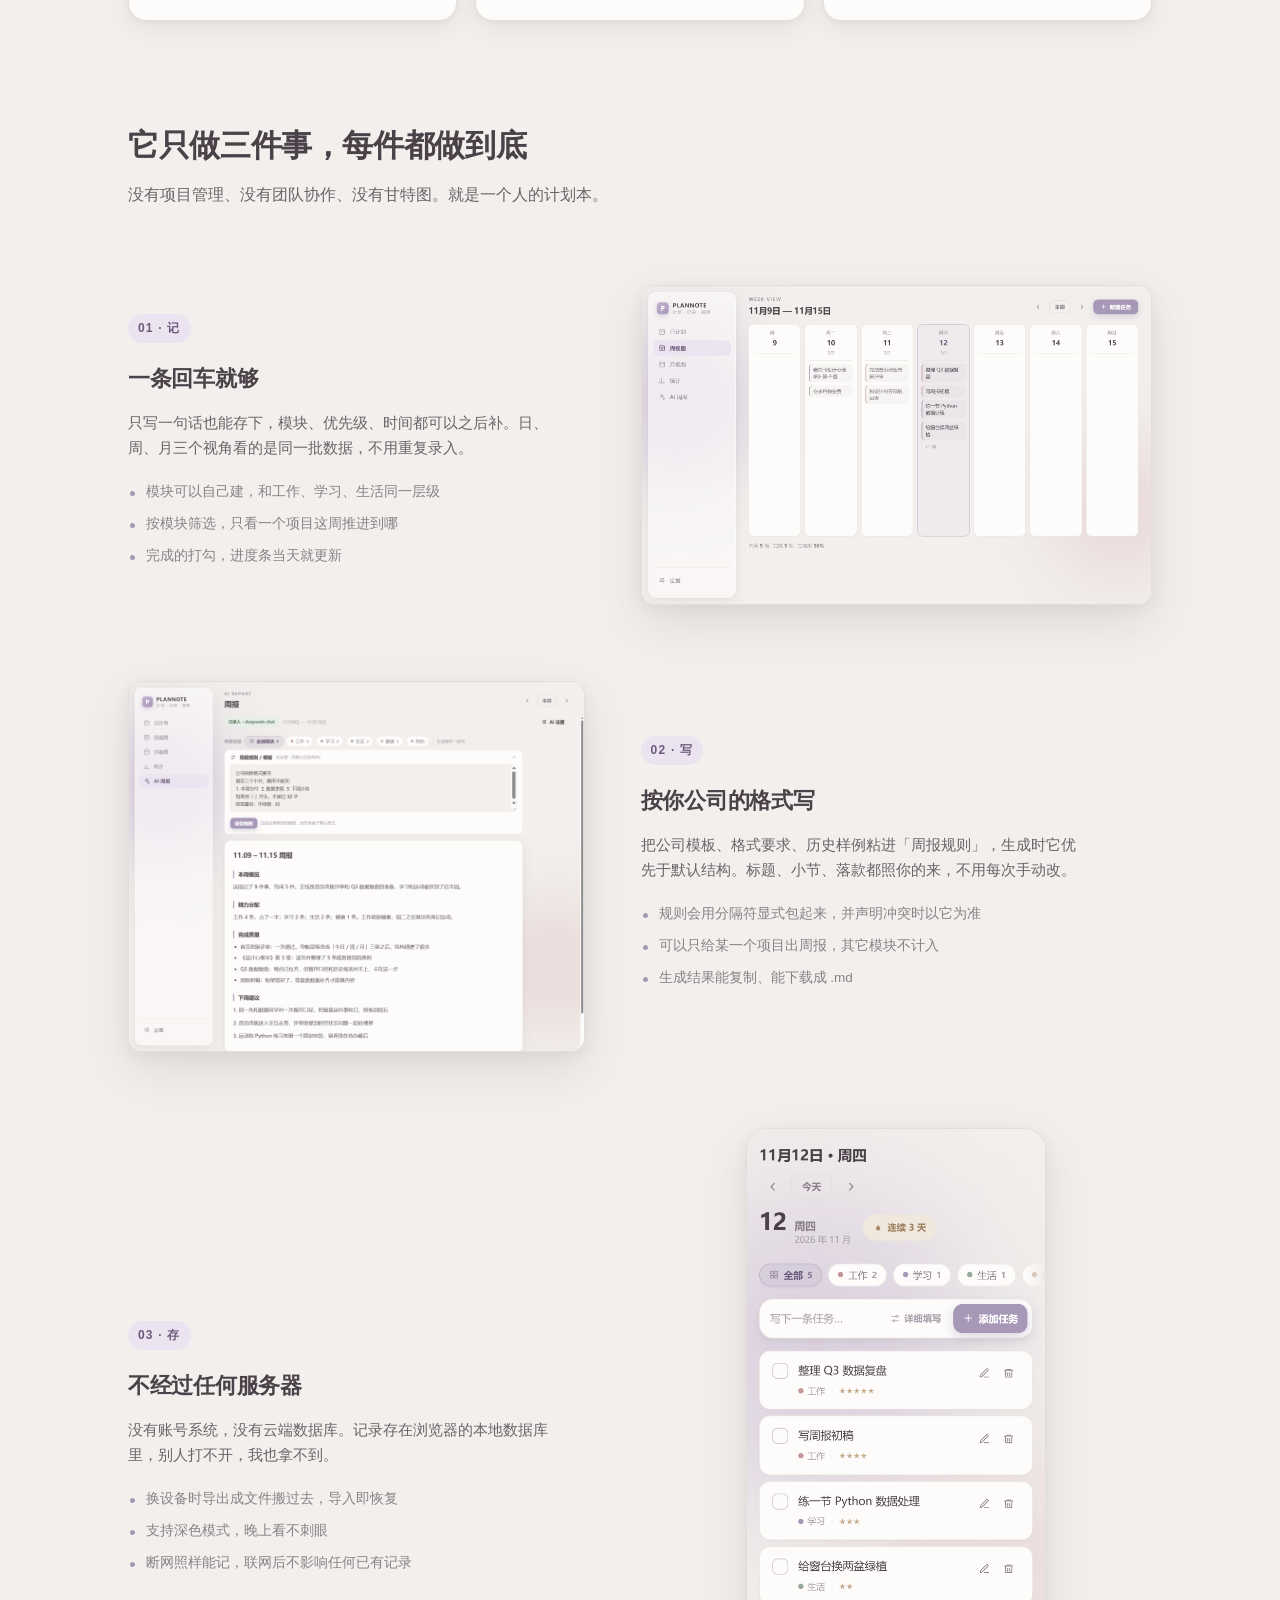
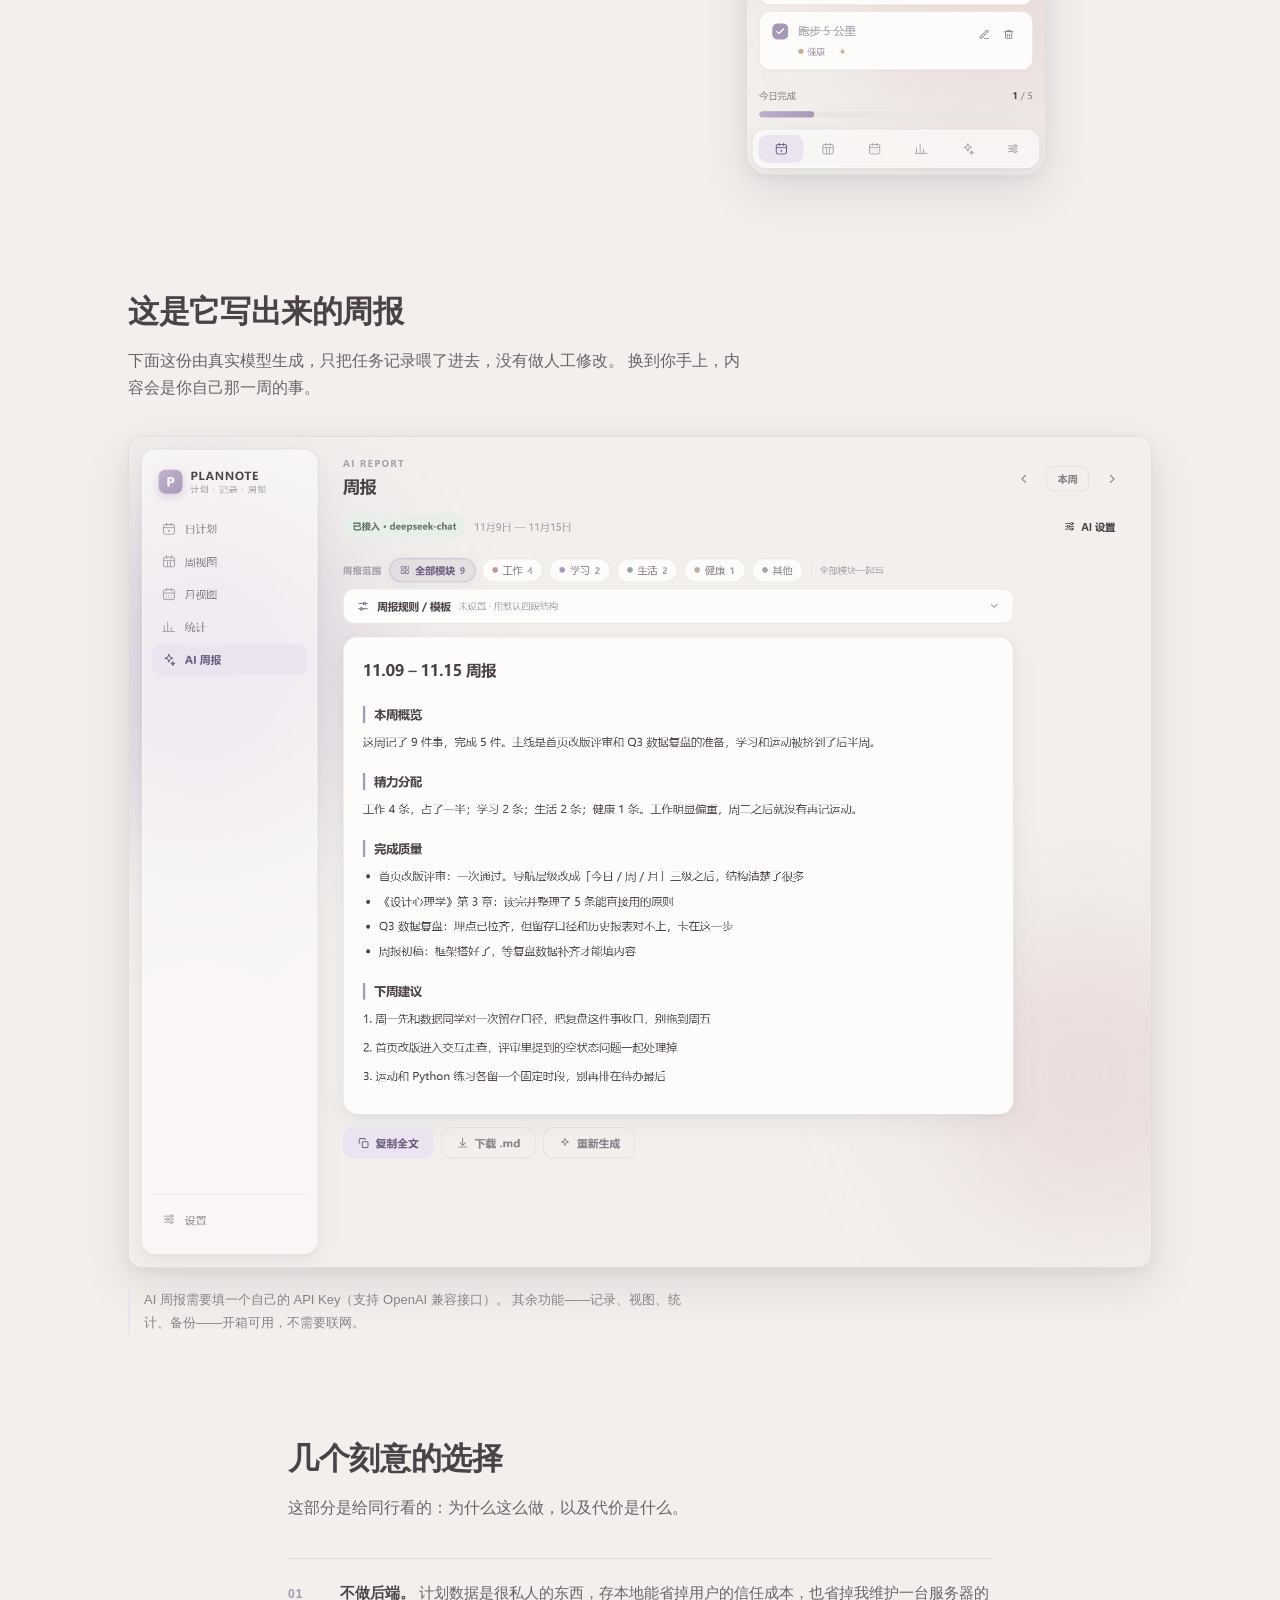
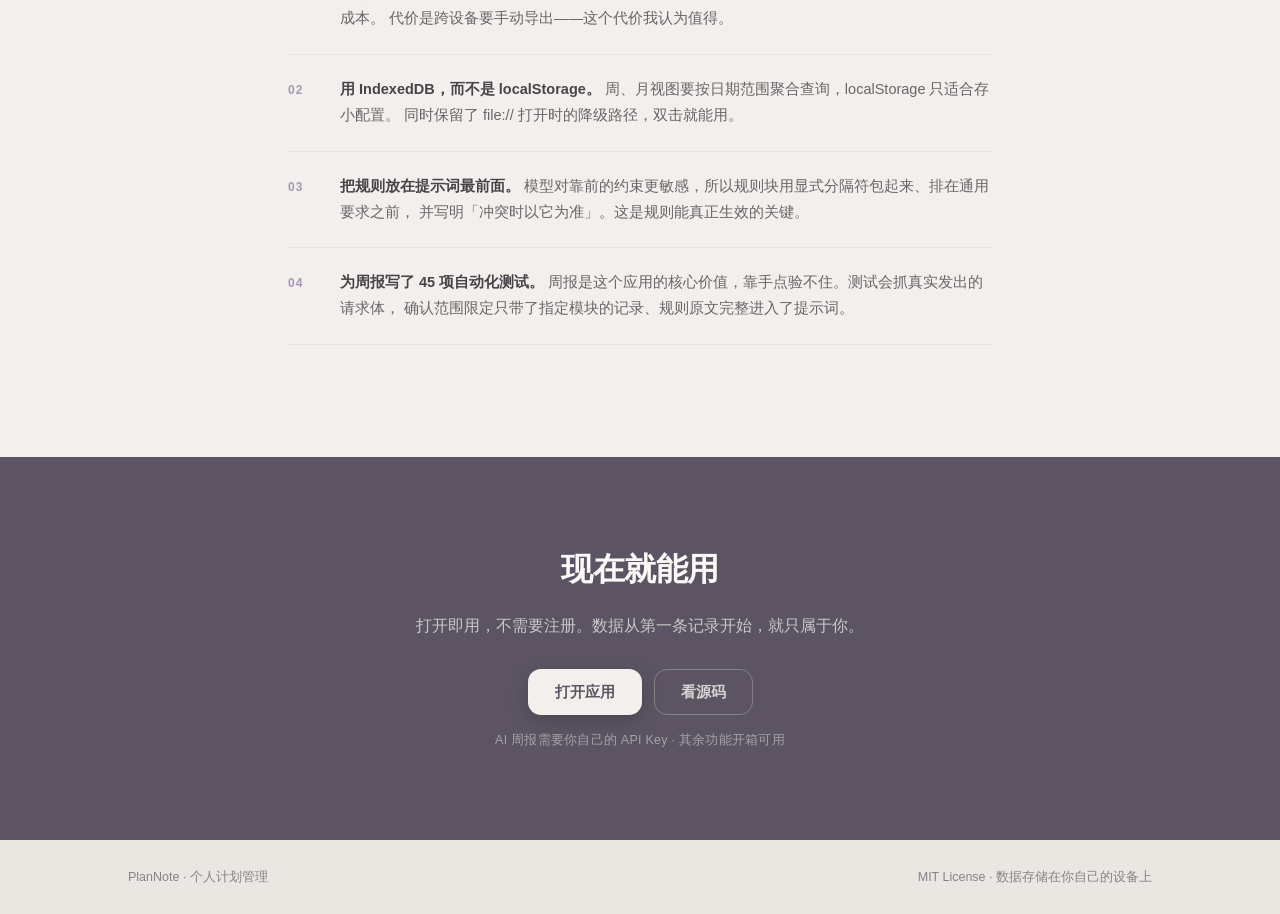
==== commit 92ff589f: "上线：作品介绍页 + GitHub Pages 自动部署 - 新增 app/index.html 作为站点首页（作品介绍页）：定位、痛点、三项能力、   周报样例、移动端、设计取舍，复用莫兰迪设计体系" ====
--- a/app/index.html
+++ b/app/index.html
@@ -1,48 +1,235 @@
 <!DOCTYPE html>
-<html lang="zh-CN" data-theme="light">
+<html lang="zh-CN">
 <head>
 <meta charset="UTF-8">
 <meta name="viewport" content="width=device-width, initial-scale=1, viewport-fit=cover">
-<title>PlanNote · 极简个人计划管理</title>
-<meta name="description" content="记录每天要做的事，周末自动生成周报。莫兰迪质感，数据留在你自己的设备上。">
+<title>PlanNote · 每天随手记一句，周五它替你写完周报</title>
+<meta name="description" content="PlanNote 是一个给上班族用的个人计划管理工具：随手记下每天做的事，周末按你公司的格式自动生成周报。纯前端，数据只存在你自己的设备上。">
+<meta property="og:type" content="website">
+<meta property="og:title" content="PlanNote · 随手记，周末自动写周报">
+<meta property="og:description" content="给要交周报的上班族。纯前端，无需注册，数据留在本机。">
+<meta property="og:image" content="./shots/shot-day.png">
 <meta name="theme-color" content="#F2EFEC">
-<link rel="manifest" href="manifest.webmanifest">
 <link rel="icon" href="icons/icon.svg" type="image/svg+xml">
 <link rel="apple-touch-icon" href="icons/icon-192.png">
-<link rel="stylesheet" href="assets/theme.css">
+<link rel="manifest" href="manifest.webmanifest">
+<link rel="stylesheet" href="assets/landing.css">
 </head>
 <body>
-  <div class="blob blob-a"></div>
-  <div class="blob blob-b"></div>
-
-  <div class="app">
-    <aside class="sidebar">
-      <div class="brand">
-        <div class="brand-mark">P</div>
-        <div class="brand-text">
-          <div class="brand-name">PLANNOTE</div>
-          <div class="brand-sub">计划 · 记录 · 周报</div>
+
+<header class="lp-nav">
+  <div class="lp-wrap lp-nav-inner">
+    <a class="lp-brand" href="./index.html">
+      <span class="lp-mark">P</span>
+      <span class="lp-brand-text">
+        <b>PLANNOTE</b>
+        <i>计划 · 记录 · 周报</i>
+      </span>
+    </a>
+    <nav class="lp-links">
+      <a href="#why">为什么</a>
+      <a href="#how">怎么用</a>
+      <a href="#sample">周报样例</a>
+      <a href="#choices">设计取舍</a>
+    </nav>
+    <a class="lp-btn primary" href="./app.html">打开应用</a>
+  </div>
+</header>
+
+<main>
+
+  <section class="lp-hero">
+    <div class="lp-wrap">
+      <p class="lp-kicker">个人计划管理 · 纯前端 · 数据留在本机</p>
+      <h1>每天随手记一句，<br>周五它替你写完周报。</h1>
+      <p class="lp-lead">
+        给要交日报、周报的上班族。不用注册、不用安装，
+        记下的每件事只存在你自己的设备上。
+      </p>
+      <div class="lp-actions">
+        <a class="lp-btn primary lg" href="./app.html">打开应用</a>
+        <a class="lp-btn ghost lg" href="#sample">先看一份周报</a>
+      </div>
+      <p class="lp-fine">无需登录 · 可装到桌面和手机 · 断网也能记</p>
+    </div>
+    <div class="lp-wrap">
+      <figure class="lp-shot rise">
+        <img src="./shots/shot-day.png" alt="PlanNote 今日视图：按模块分组的任务列表，顶部可切换模块筛选" width="1280" height="800" loading="eager">
+      </figure>
+    </div>
+  </section>
+
+  <section class="lp-section" id="why">
+    <div class="lp-wrap">
+      <h2>写不出周报，往往不是因为不会写</h2>
+      <p class="lp-sub">打开文档那一刻，真正卡住的是另一件事。</p>
+      <div class="lp-grid three">
+        <article class="lp-card rise">
+          <span class="lp-num">01</span>
+          <h3>想不起做过什么</h3>
+          <p>一周过去，具体交付了什么全靠翻聊天记录和邮件找线索，最后只能写「推进了若干事项」。</p>
+        </article>
+        <article class="lp-card rise">
+          <span class="lp-num">02</span>
+          <h3>素材散在五个地方</h3>
+          <p>待办在备忘录，结果在群里，花了多久只有自己知道。拼起来要半小时，写出来只剩三行。</p>
+        </article>
+        <article class="lp-card rise">
+          <span class="lp-num">03</span>
+          <h3>写出来像套话</h3>
+          <p>「积极推进」「持续跟进」，这类词领导一眼看得出是在凑字数，反而扣分。</p>
+        </article>
+      </div>
+    </div>
+  </section>
+
+  <section class="lp-section" id="how">
+    <div class="lp-wrap">
+      <h2>它只做三件事，每件都做到底</h2>
+      <p class="lp-sub">没有项目管理、没有团队协作、没有甘特图。就是一个人的计划本。</p>
+
+      <div class="lp-feature rise">
+        <div class="lp-feature-text">
+          <span class="lp-step">01 · 记</span>
+          <h3>一条回车就够</h3>
+          <p>只写一句话也能存下，模块、优先级、时间都可以之后补。日、周、月三个视角看的是同一批数据，不用重复录入。</p>
+          <ul class="lp-list">
+            <li>模块可以自己建，和工作、学习、生活同一层级</li>
+            <li>按模块筛选，只看一个项目这周推进到哪</li>
+            <li>完成的打勾，进度条当天就更新</li>
+          </ul>
         </div>
-      </div>
-      <nav class="nav" id="nav"></nav>
-      <div class="sidebar-foot">
-        <button class="nav-item" data-action="settings">
-          <span class="ico" id="settings-ico"></span><span class="nav-label">设置</span>
-        </button>
-      </div>
-    </aside>
-
-    <main class="main">
-      <header class="topbar" id="topbar"></header>
-      <div class="content scroll" id="content"></div>
-    </main>
+        <figure class="lp-feature-shot">
+          <img src="./shots/shot-week.png" alt="周视图：一列七天，按天排布当周任务" width="1280" height="800" loading="lazy">
+        </figure>
+      </div>
+
+      <div class="lp-feature reverse rise">
+        <div class="lp-feature-text">
+          <span class="lp-step">02 · 写</span>
+          <h3>按你公司的格式写</h3>
+          <p>把公司模板、格式要求、历史样例粘进「周报规则」，生成时它优先于默认结构。标题、小节、落款都照你的来，不用每次手动改。</p>
+          <ul class="lp-list">
+            <li>规则会用分隔符显式包起来，并声明冲突时以它为准</li>
+            <li>可以只给某一个项目出周报，其它模块不计入</li>
+            <li>生成结果能复制、能下载成 .md</li>
+          </ul>
+        </div>
+        <figure class="lp-feature-shot">
+          <img src="./shots/shot-rule.png" alt="周报规则面板：把公司模板粘进去，生成时会原样发给模型并优先于默认格式" width="1280" height="1040" loading="lazy">
+        </figure>
+      </div>
+
+      <div class="lp-feature rise">
+        <div class="lp-feature-text">
+          <span class="lp-step">03 · 存</span>
+          <h3>不经过任何服务器</h3>
+          <p>没有账号系统，没有云端数据库。记录存在浏览器的本地数据库里，别人打不开，我也拿不到。</p>
+          <ul class="lp-list">
+            <li>换设备时导出成文件搬过去，导入即恢复</li>
+            <li>支持深色模式，晚上看不刺眼</li>
+            <li>断网照样能记，联网后不影响任何已有记录</li>
+          </ul>
+        </div>
+        <figure class="lp-feature-shot portrait">
+          <img src="./shots/shot-mobile.png" alt="手机上的 PlanNote：单列任务与底部导航" width="390" height="844" loading="lazy">
+        </figure>
+      </div>
+    </div>
+  </section>
+
+  <section class="lp-section sample" id="sample">
+    <div class="lp-wrap">
+      <h2>这是它写出来的周报</h2>
+      <p class="lp-sub">
+        下面这份由真实模型生成，只把任务记录喂了进去，没有做人工修改。
+        换到你手上，内容会是你自己那一周的事。
+      </p>
+      <figure class="lp-shot big rise">
+        <img src="./shots/shot-report.png" alt="生成的周报正文：本周概览、精力分配、完成质量、下周建议四个小节" width="1280" height="1040" loading="lazy">
+      </figure>
+      <p class="lp-note">
+        AI 周报需要填一个自己的 API Key（支持 OpenAI 兼容接口）。
+        其余功能——记录、视图、统计、备份——开箱可用，不需要联网。
+      </p>
+    </div>
+  </section>
+
+  <section class="lp-section" id="choices">
+    <div class="lp-wrap narrow">
+      <h2>几个刻意的选择</h2>
+      <p class="lp-sub">这部分是给同行看的：为什么这么做，以及代价是什么。</p>
+      <ol class="lp-choices">
+        <li class="rise">
+          <b>不做后端。</b>
+          计划数据是很私人的东西，存本地能省掉用户的信任成本，也省掉我维护一台服务器的成本。
+          代价是跨设备要手动导出——这个代价我认为值得。
+        </li>
+        <li class="rise">
+          <b>用 IndexedDB，而不是 localStorage。</b>
+          周、月视图要按日期范围聚合查询，localStorage 只适合存小配置。
+          同时保留了 file:// 打开时的降级路径，双击就能用。
+        </li>
+        <li class="rise">
+          <b>把规则放在提示词最前面。</b>
+          模型对靠前的约束更敏感，所以规则块用显式分隔符包起来、排在通用要求之前，
+          并写明「冲突时以它为准」。这是规则能真正生效的关键。
+        </li>
+        <li class="rise">
+          <b>为周报写了 45 项自动化测试。</b>
+          周报是这个应用的核心价值，靠手点验不住。测试会抓真实发出的请求体，
+          确认范围限定只带了指定模块的记录、规则原文完整进入了提示词。
+        </li>
+      </ol>
+    </div>
+  </section>
+
+  <section class="lp-cta">
+    <div class="lp-wrap">
+      <h2>现在就能用</h2>
+      <p>打开即用，不需要注册。数据从第一条记录开始，就只属于你。</p>
+      <div class="lp-actions center">
+        <a class="lp-btn primary lg" href="./app.html">打开应用</a>
+        <a class="lp-btn ghost lg" href="https://github.com/02Ruichen/PlanNote" target="_blank" rel="noopener">看源码</a>
+      </div>
+      <p class="lp-fine">AI 周报需要你自己的 API Key · 其余功能开箱可用</p>
+    </div>
+  </section>
+
+</main>
+
+<footer class="lp-footer">
+  <div class="lp-wrap lp-footer-inner">
+    <span>PlanNote · 个人计划管理</span>
+    <span>MIT License · 数据存储在你自己的设备上</span>
   </div>
-
-  <div id="modal-root"></div>
-  <div class="toast-wrap" id="toast-wrap"></div>
-
-  <script src="assets/db.js" defer></script>
-  <script src="assets/report.js" defer></script>
-  <script src="assets/app.js" defer></script>
+</footer>
+
+<script>
+if ('serviceWorker' in navigator) {
+  window.addEventListener('load', () => {
+    navigator.serviceWorker.register('./sw.js').catch(() => {});
+  });
+}
+</script>
+<script>
+// 滚动进入时轻微上浮，只做一次
+(() => {
+  const items = document.querySelectorAll('.rise');
+  if (!('IntersectionObserver' in window)) {
+    items.forEach((el) => el.classList.add('in'));
+    return;
+  }
+  const io = new IntersectionObserver((entries) => {
+    entries.forEach((e) => {
+      if (!e.isIntersecting) return;
+      e.target.classList.add('in');
+      io.unobserve(e.target);
+    });
+  }, { rootMargin: '0px 0px -12% 0px', threshold: .08 });
+  items.forEach((el) => io.observe(el));
+})();
+</script>
+
 </body>
 </html>
--- a/app/assets/landing.css
+++ b/app/assets/landing.css
@@ -0,0 +1,378 @@
+/* ============================================================
+   PlanNote · 作品介绍页
+   与实际应用共用同一套莫兰迪变量，保持视觉同源
+   ============================================================ */
+
+:root {
+  --bg: #F2EFEC;
+  --bg-deep: #EAE6E1;
+  --card: #FDFCFB;
+  --text: #4A4248;
+  --body: #6C6369;
+  --text-2: #8A8188;
+  --muted: #A89FAA;
+  --accent: #A898B8;
+  --accent-l: #EBE4F0;
+  --accent-text: #6B5B7B;
+  --deep: #5C5462;
+  --border: #E2DED8;
+  --border-soft: rgba(226, 222, 216, .7);
+  --sh-2: 0 8px 24px rgba(92, 84, 98, .075), 0 2px 6px rgba(92, 84, 98, .05);
+  --sh-4: 0 18px 48px rgba(92, 84, 98, .13), 0 4px 14px rgba(92, 84, 98, .07);
+  --r: 18px;
+  --font: "Inter", -apple-system, BlinkMacSystemFont, "PingFang SC",
+          "Microsoft YaHei UI", "Microsoft YaHei", "Hiragino Sans GB",
+          "Segoe UI", sans-serif;
+}
+
+* { box-sizing: border-box; }
+
+html { scroll-behavior: smooth; color-scheme: light; }
+
+body {
+  margin: 0;
+  background: var(--bg);
+  color: var(--text);
+  font-family: var(--font);
+  font-size: 15.5px;
+  line-height: 1.78;
+  -webkit-font-smoothing: antialiased;
+  text-rendering: optimizeLegibility;
+}
+
+img { display: block; max-width: 100%; }
+
+a { color: inherit; text-decoration: none; }
+
+h1, h2, h3 { margin: 0; font-weight: 700; letter-spacing: -.012em; }
+
+p { margin: 0; }
+
+.lp-wrap {
+  width: 100%;
+  max-width: 1080px;
+  margin: 0 auto;
+  padding: 0 28px;
+}
+.lp-wrap.narrow { max-width: 760px; }
+
+/* ---------------- 顶部导航 ---------------- */
+
+.lp-nav {
+  position: sticky;
+  top: 0;
+  z-index: 30;
+  background: rgba(242, 239, 236, .82);
+  -webkit-backdrop-filter: blur(18px) saturate(1.3);
+  backdrop-filter: blur(18px) saturate(1.3);
+  border-bottom: 1px solid var(--border-soft);
+}
+.lp-nav-inner {
+  display: flex;
+  align-items: center;
+  gap: 20px;
+  height: 64px;
+}
+.lp-brand { display: flex; align-items: center; gap: 10px; }
+.lp-mark {
+  width: 30px; height: 30px; border-radius: 9px; flex: none;
+  background: linear-gradient(140deg, #C4B2D0, #A898B8);
+  display: grid; place-items: center;
+  color: #fff; font-size: 15px; font-weight: 700;
+  box-shadow: 0 4px 12px rgba(168, 152, 184, .38);
+}
+.lp-brand-text { display: flex; flex-direction: column; line-height: 1.25; }
+.lp-brand-text b { font-size: 13.5px; letter-spacing: .08em; }
+.lp-brand-text i {
+  font-style: normal; font-size: 10px; color: var(--muted); letter-spacing: .1em;
+}
+.lp-links {
+  display: flex; gap: 26px; margin-left: auto;
+  font-size: 13.5px; color: var(--text-2);
+}
+.lp-links a { transition: color .16s ease; }
+.lp-links a:hover { color: var(--accent-text); }
+
+/* ---------------- 按钮 ---------------- */
+
+.lp-btn {
+  display: inline-flex; align-items: center; justify-content: center;
+  height: 38px; padding: 0 18px;
+  border-radius: 11px;
+  font-size: 13.5px; font-weight: 600;
+  border: 1px solid transparent;
+  transition: transform .16s ease, background .16s ease, box-shadow .16s ease;
+  white-space: nowrap;
+}
+.lp-btn.lg { height: 46px; padding: 0 26px; font-size: 14.5px; border-radius: 13px; }
+.lp-btn.primary {
+  background: var(--deep); color: #F7F4F2;
+  box-shadow: 0 6px 18px rgba(92, 84, 98, .22);
+}
+.lp-btn.primary:hover { background: #4C4553; transform: translateY(-1px); }
+.lp-btn.ghost {
+  border-color: var(--border); color: var(--text-2); background: rgba(253, 252, 251, .6);
+}
+.lp-btn.ghost:hover { border-color: var(--muted); color: var(--text); }
+
+/* ---------------- Hero ---------------- */
+
+.lp-hero { padding: 76px 0 0; }
+
+.lp-kicker {
+  font-size: 12.5px; letter-spacing: .1em;
+  color: var(--accent-text); font-weight: 600;
+  margin-bottom: 20px;
+}
+.lp-hero h1 {
+  font-size: clamp(30px, 4.6vw, 50px);
+  line-height: 1.24;
+  letter-spacing: -.02em;
+  max-width: 15em;
+}
+.lp-lead {
+  margin-top: 22px;
+  max-width: 34em;
+  font-size: 16.5px;
+  color: var(--body);
+}
+.lp-actions {
+  display: flex; gap: 12px; margin-top: 30px; flex-wrap: wrap;
+}
+.lp-actions.center { justify-content: center; }
+.lp-fine {
+  margin-top: 16px;
+  font-size: 12.5px;
+  color: var(--muted);
+  letter-spacing: .02em;
+}
+
+.lp-shot {
+  margin: 56px 0 0;
+  border-radius: 16px;
+  overflow: hidden;
+  border: 1px solid var(--border);
+  box-shadow: var(--sh-4);
+  background: var(--card);
+}
+.lp-shot img { width: 100%; height: auto; }
+.lp-shot.big { margin-top: 34px; border-radius: 14px; }
+
+/* ---------------- 通用区块 ---------------- */
+
+.lp-section { padding: 104px 0 0; }
+.lp-section h2 {
+  font-size: clamp(23px, 3vw, 31px);
+  line-height: 1.34;
+  max-width: 22em;
+}
+.lp-sub {
+  margin-top: 14px;
+  max-width: 40em;
+  color: var(--body);
+}
+
+/* ---------------- 三卡 ---------------- */
+
+.lp-grid.three {
+  display: grid;
+  grid-template-columns: repeat(3, 1fr);
+  gap: 18px;
+  margin-top: 40px;
+}
+.lp-card {
+  background: var(--card);
+  border: 1px solid var(--border);
+  border-radius: var(--r);
+  padding: 26px 24px 24px;
+  box-shadow: var(--sh-2);
+}
+.lp-num {
+  display: block;
+  font-size: 11.5px; font-weight: 700; letter-spacing: .12em;
+  color: var(--accent);
+  margin-bottom: 12px;
+}
+.lp-card h3 { font-size: 16.5px; margin-bottom: 8px; }
+.lp-card p { font-size: 14px; color: var(--body); line-height: 1.75; }
+
+/* ---------------- 功能分块 ---------------- */
+
+.lp-feature {
+  display: grid;
+  grid-template-columns: 1fr 1.12fr;
+  gap: 56px;
+  align-items: center;
+  margin-top: 76px;
+}
+.lp-feature.reverse .lp-feature-text { order: 2; }
+.lp-feature.reverse .lp-feature-shot { order: 1; }
+
+.lp-step {
+  display: inline-block;
+  font-size: 12px; font-weight: 700; letter-spacing: .1em;
+  color: var(--accent-text);
+  background: var(--accent-l);
+  padding: 4px 10px;
+  border-radius: 999px;
+  margin-bottom: 16px;
+}
+.lp-feature-text h3 { font-size: 22px; margin-bottom: 12px; }
+.lp-feature-text p { font-size: 14.5px; color: var(--body); max-width: 30em; }
+
+.lp-list {
+  margin: 18px 0 0;
+  padding: 0;
+  list-style: none;
+  font-size: 13.5px;
+  color: var(--text-2);
+}
+.lp-list li {
+  position: relative;
+  padding-left: 18px;
+  margin-bottom: 8px;
+}
+.lp-list li::before {
+  content: "";
+  position: absolute;
+  left: 2px; top: 11px;
+  width: 5px; height: 5px;
+  border-radius: 50%;
+  background: var(--accent);
+}
+
+.lp-feature-shot {
+  margin: 0;
+  border-radius: 14px;
+  overflow: hidden;
+  border: 1px solid var(--border);
+  box-shadow: var(--sh-4);
+  background: var(--card);
+}
+.lp-feature-shot img { width: 100%; height: auto; }
+.lp-feature-shot.portrait {
+  max-width: 300px;
+  justify-self: center;
+  border-radius: 22px;
+}
+
+/* ---------------- 样例区 ---------------- */
+
+.lp-section.sample { padding-top: 116px; }
+.lp-note {
+  margin-top: 20px;
+  font-size: 13px;
+  color: var(--text-2);
+  padding-left: 14px;
+  border-left: 2px solid var(--accent-l);
+  max-width: 44em;
+}
+
+/* ---------------- 取舍 ---------------- */
+
+.lp-choices {
+  margin: 36px 0 0;
+  padding: 0;
+  list-style: none;
+  counter-reset: c;
+}
+.lp-choices li {
+  counter-increment: c;
+  position: relative;
+  padding: 22px 0 22px 52px;
+  border-top: 1px solid var(--border-soft);
+  font-size: 14.5px;
+  color: var(--body);
+}
+.lp-choices li:last-child { border-bottom: 1px solid var(--border-soft); }
+.lp-choices li::before {
+  content: counter(c, decimal-leading-zero);
+  position: absolute;
+  left: 0; top: 25px;
+  font-size: 12px;
+  font-weight: 700;
+  letter-spacing: .1em;
+  color: var(--accent);
+}
+.lp-choices b { color: var(--text); font-weight: 700; }
+
+/* ---------------- 结尾 ---------------- */
+
+.lp-cta {
+  margin-top: 112px;
+  padding: 84px 0 88px;
+  background: var(--deep);
+  color: #F2EFEC;
+  text-align: center;
+}
+.lp-cta h2 { font-size: clamp(24px, 3.2vw, 32px); color: #FBF9F7; }
+.lp-cta p { margin-top: 14px; color: rgba(242, 239, 236, .74); }
+.lp-cta .lp-btn.primary {
+  background: #F2EFEC; color: var(--deep);
+  box-shadow: 0 6px 20px rgba(0, 0, 0, .18);
+}
+.lp-cta .lp-btn.primary:hover { background: #fff; }
+.lp-cta .lp-btn.ghost {
+  border-color: rgba(242, 239, 236, .28);
+  color: rgba(242, 239, 236, .82);
+  background: transparent;
+}
+.lp-cta .lp-btn.ghost:hover { border-color: rgba(242, 239, 236, .55); color: #fff; }
+.lp-cta .lp-fine { color: rgba(242, 239, 236, .5); }
+
+.lp-footer {
+  background: var(--bg-deep);
+  padding: 26px 0;
+  font-size: 12.5px;
+  color: var(--text-2);
+}
+.lp-footer-inner {
+  display: flex;
+  justify-content: space-between;
+  gap: 16px;
+  flex-wrap: wrap;
+}
+
+/* ---------------- 入场 ---------------- */
+
+.rise {
+  opacity: 0;
+  transform: translateY(14px);
+  transition: opacity .5s ease, transform .5s cubic-bezier(.2, .7, .3, 1);
+}
+.rise.in { opacity: 1; transform: none; }
+.rise:first-of-type { transition-delay: .02s; }
+
+@media (prefers-reduced-motion: reduce) {
+  .rise { opacity: 1; transform: none; transition: none; }
+  html { scroll-behavior: auto; }
+}
+
+/* ---------------- 响应式 ---------------- */
+
+@media (max-width: 900px) {
+  .lp-links { display: none; }
+  .lp-hero { padding-top: 54px; }
+  .lp-grid.three { grid-template-columns: 1fr; gap: 14px; }
+  .lp-feature {
+    grid-template-columns: 1fr;
+    gap: 28px;
+    margin-top: 56px;
+  }
+  .lp-feature.reverse .lp-feature-text { order: 1; }
+  .lp-feature.reverse .lp-feature-shot { order: 2; }
+  .lp-feature-shot.portrait { max-width: 260px; }
+  .lp-section { padding-top: 76px; }
+  .lp-section.sample { padding-top: 84px; }
+  .lp-cta { margin-top: 80px; padding: 60px 0 64px; }
+  .lp-shot { margin-top: 40px; }
+}
+
+@media (max-width: 560px) {
+  .lp-wrap { padding: 0 20px; }
+  .lp-hero h1 { font-size: 27px; }
+  .lp-lead { font-size: 15px; }
+  .lp-actions .lp-btn { flex: 1 1 auto; }
+  .lp-nav-inner { height: 58px; }
+  .lp-choices li { padding-left: 40px; font-size: 14px; }
+}
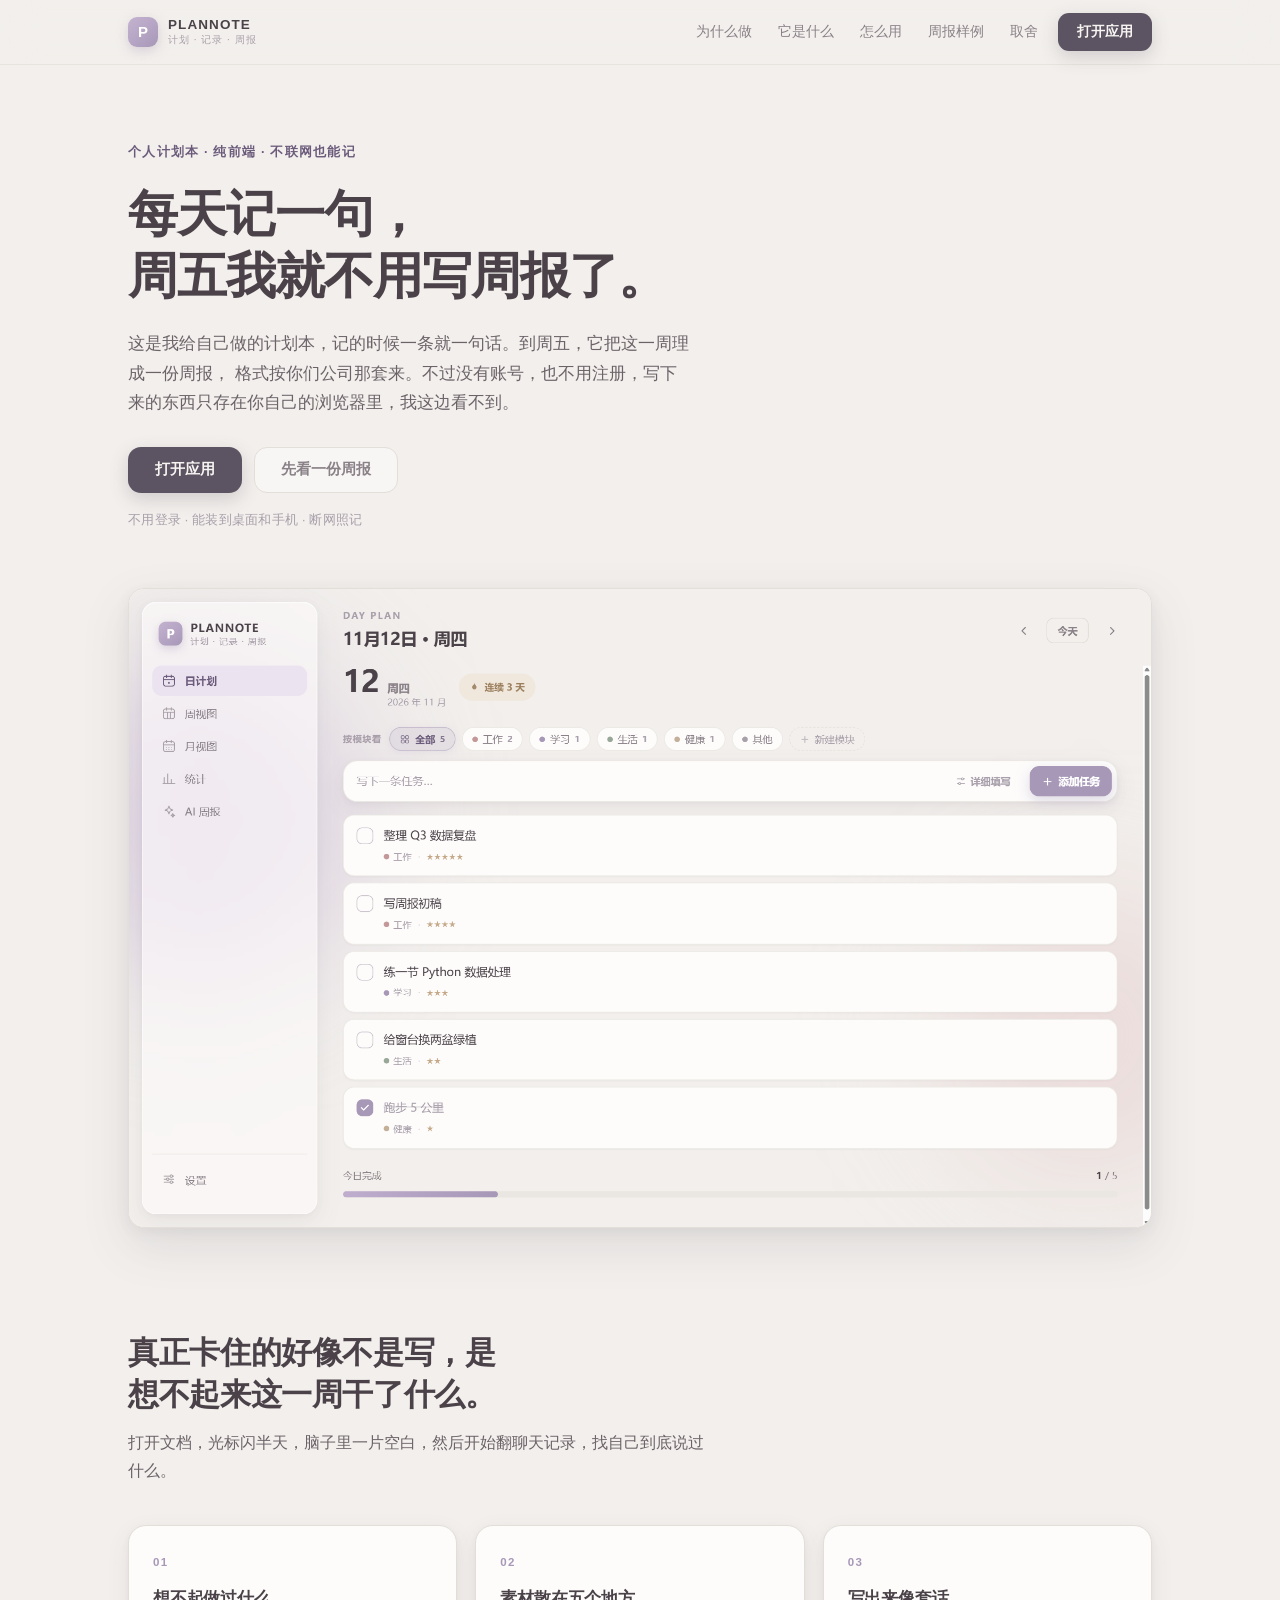
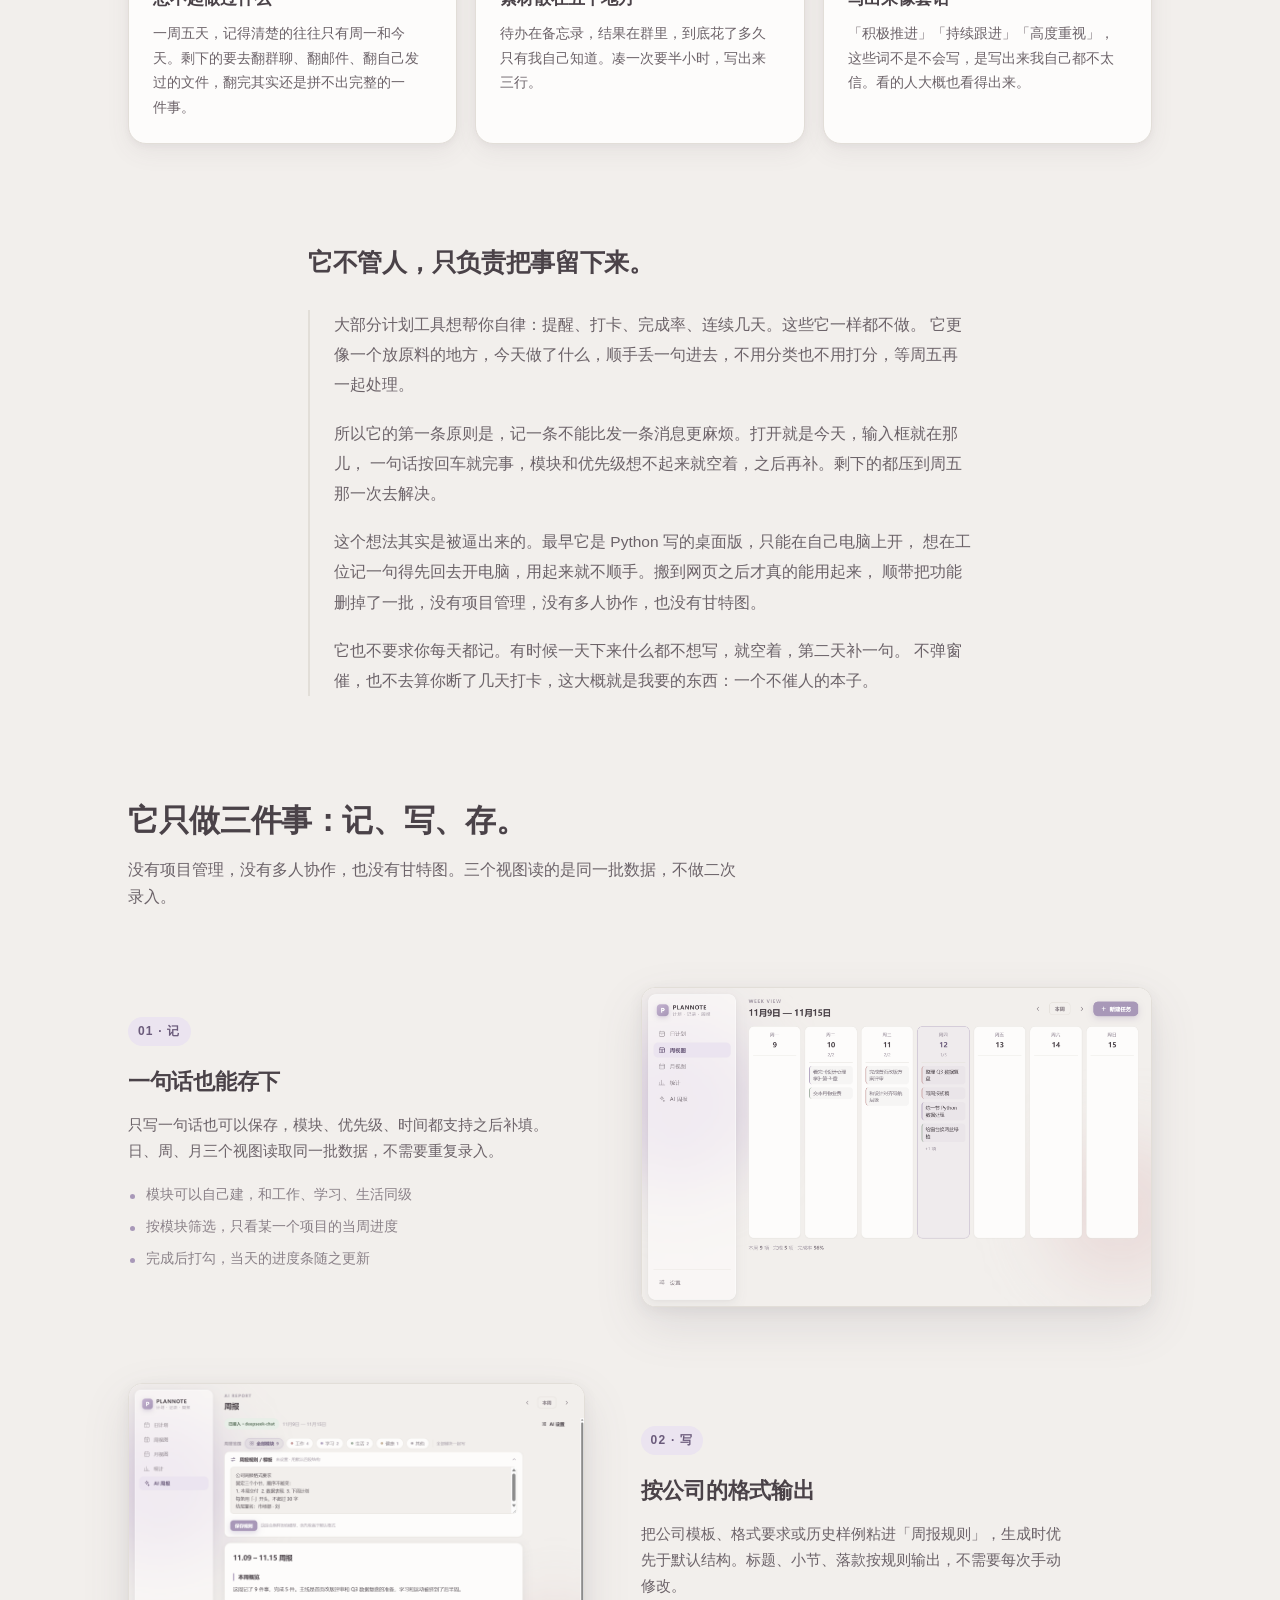
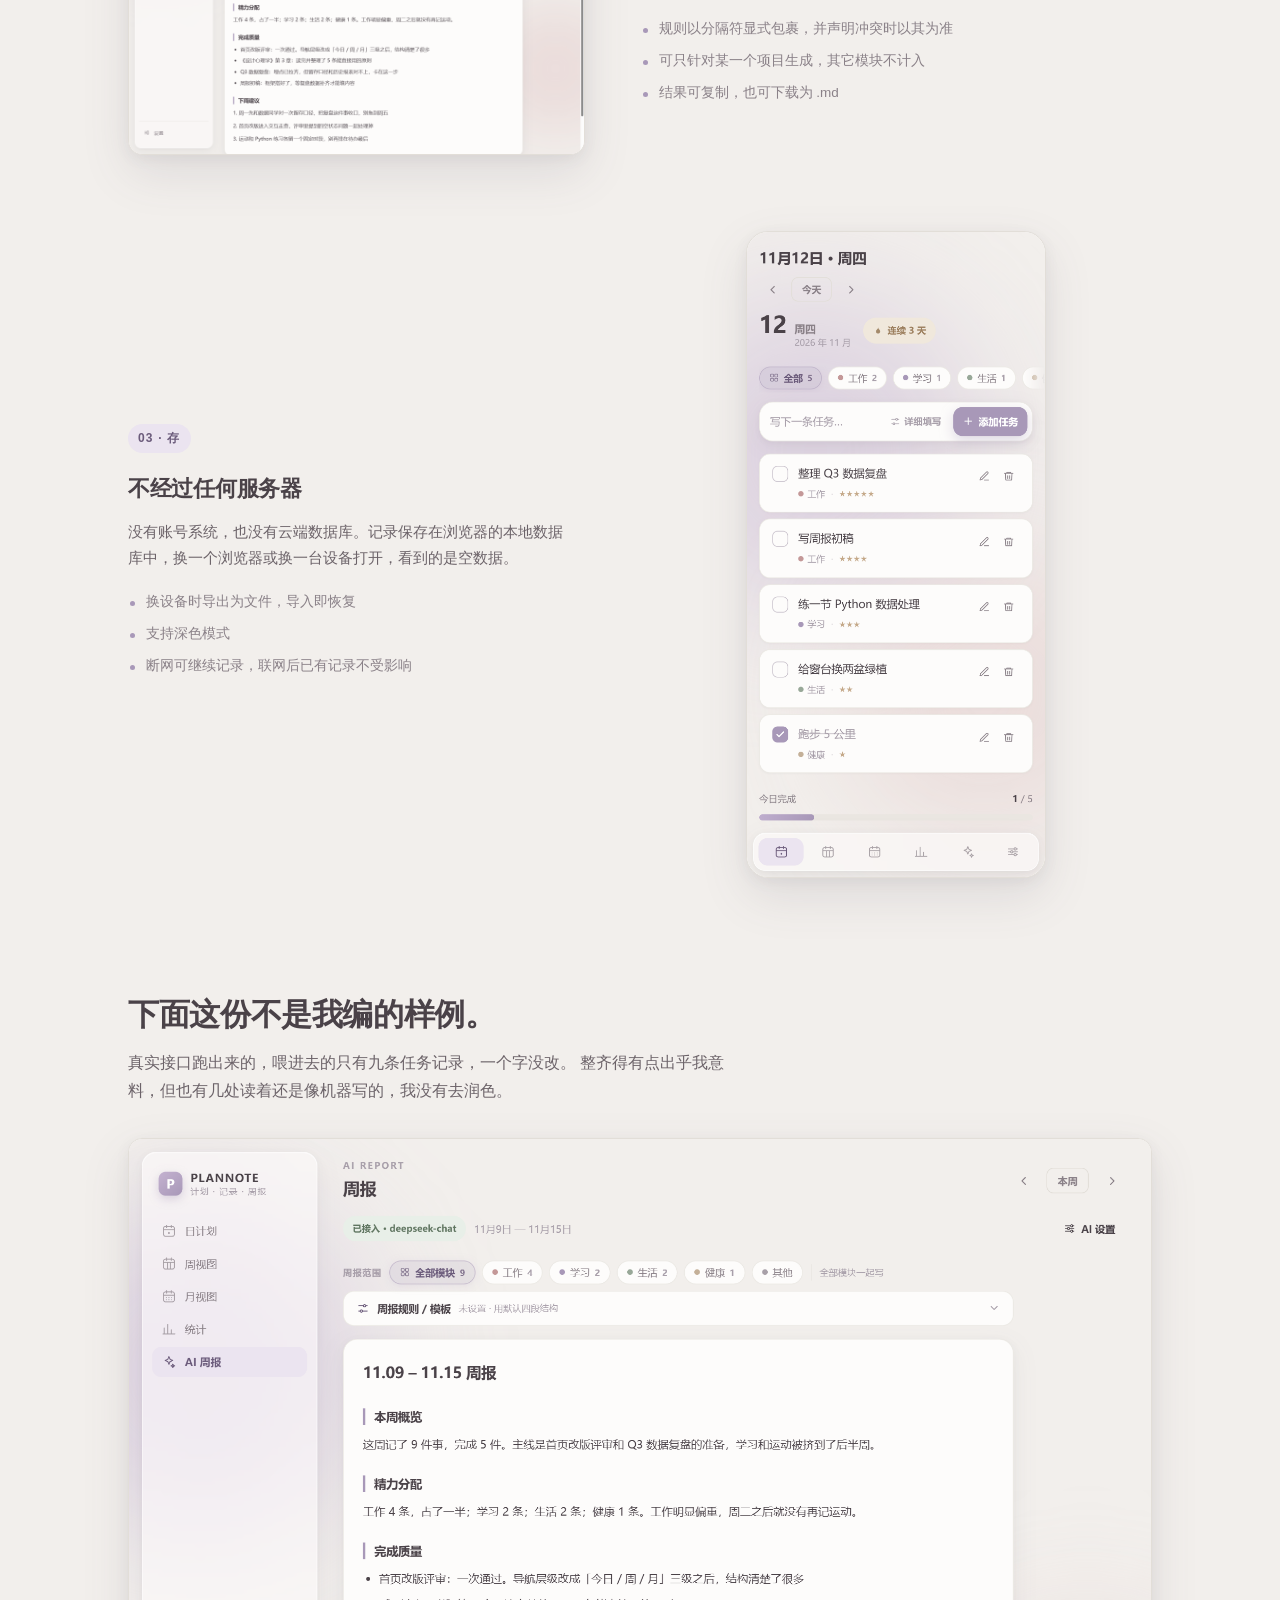
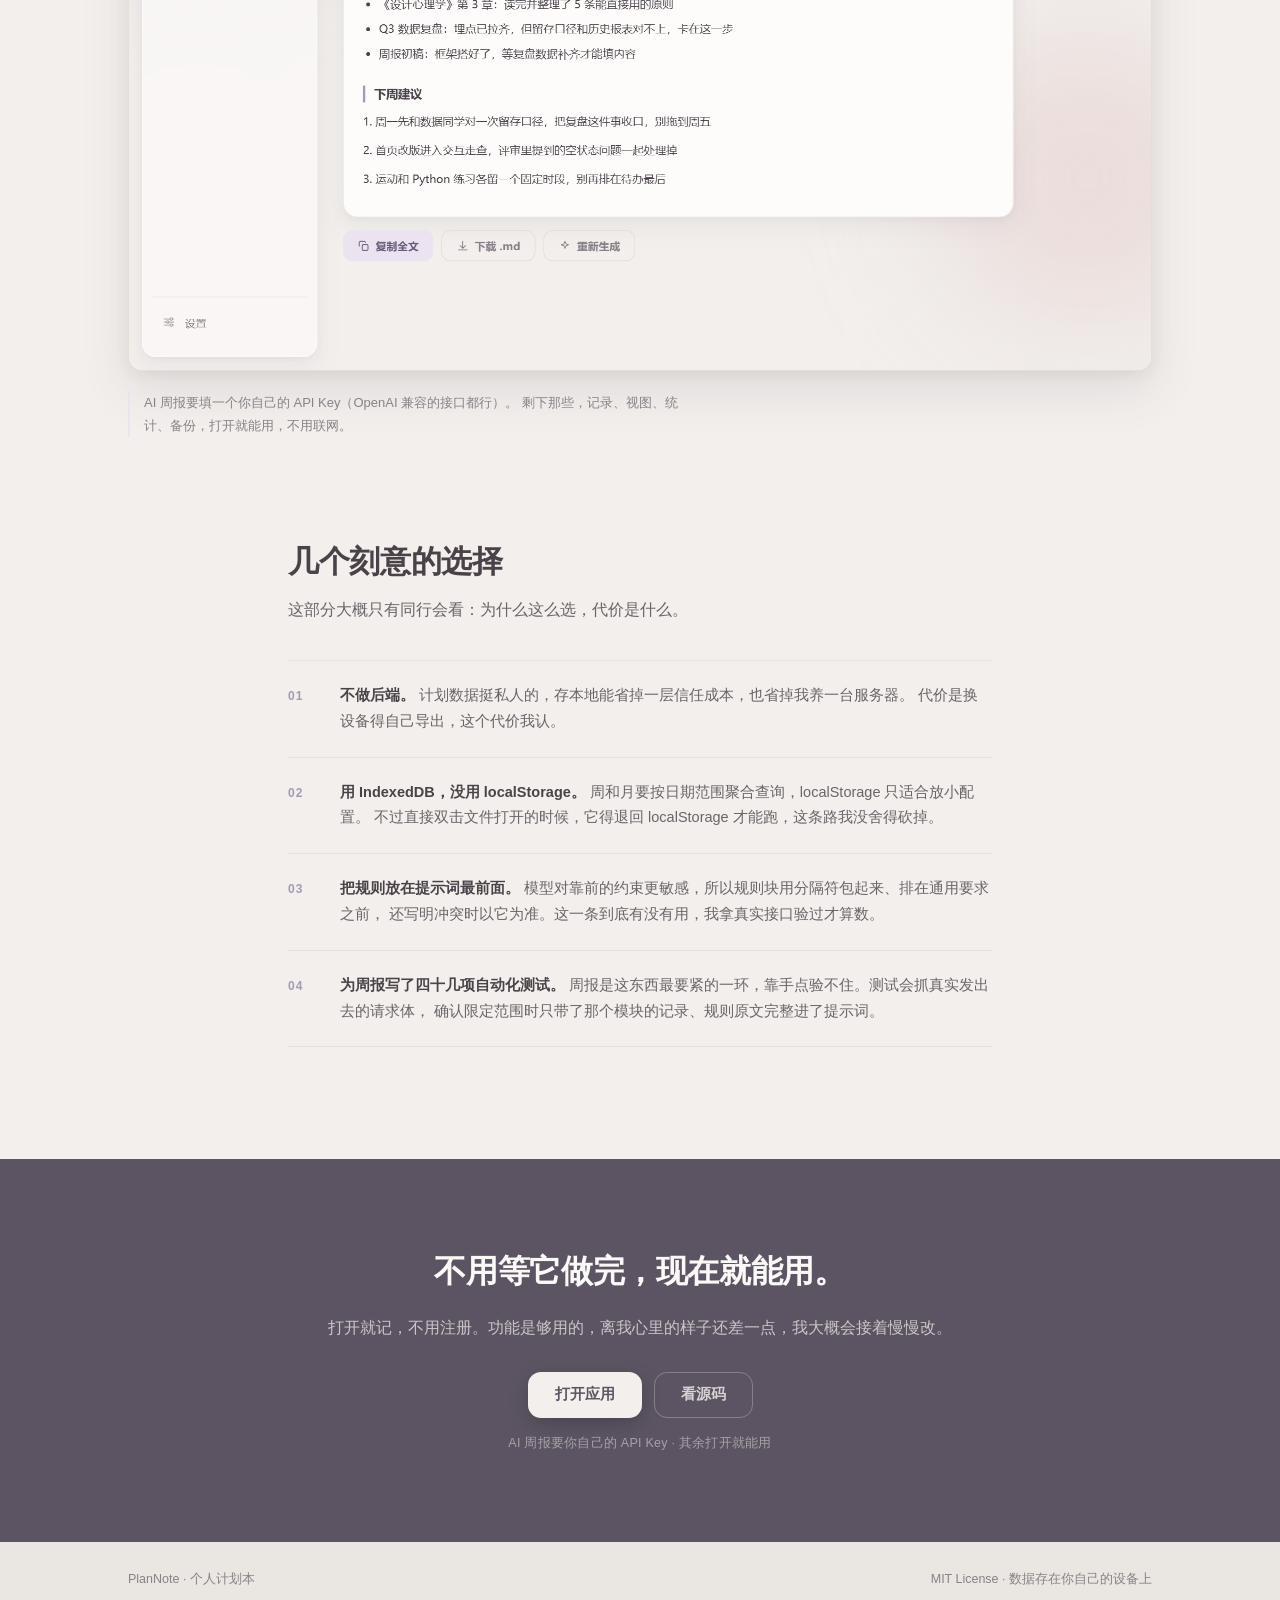
==== commit 503e8a6f: "介绍页文案按作者口吻重写，新增概念说明段 - 全页文案改为第一人称、逗号连缀、带自我反驳的写法，去掉了原来的营销式对称句 - 新增 #idea 概念说明（4 段 / 348 字）：它不是管人的工具，只" ====
--- a/app/index.html
+++ b/app/index.html
@@ -3,11 +3,11 @@
 <head>
 <meta charset="UTF-8">
 <meta name="viewport" content="width=device-width, initial-scale=1, viewport-fit=cover">
-<title>PlanNote · 每天随手记一句，周五它替你写完周报</title>
-<meta name="description" content="PlanNote 是一个给上班族用的个人计划管理工具：随手记下每天做的事，周末按你公司的格式自动生成周报。纯前端，数据只存在你自己的设备上。">
+<title>PlanNote · 每天记一句，周五我就不用写周报了</title>
+<meta name="description" content="一个自己做的个人计划本：每天记一句做完的事，周五按你公司的格式生成周报。纯前端，不用注册，数据只存在你自己的浏览器里。">
 <meta property="og:type" content="website">
-<meta property="og:title" content="PlanNote · 随手记，周末自动写周报">
-<meta property="og:description" content="给要交周报的上班族。纯前端，无需注册，数据留在本机。">
+<meta property="og:title" content="PlanNote · 周五我就不用写周报了">
+<meta property="og:description" content="自己做的个人计划本，每天记一句，周五出周报。数据只存在你自己的设备上。">
 <meta property="og:image" content="./shots/shot-day.png">
 <meta name="theme-color" content="#F2EFEC">
 <link rel="icon" href="icons/icon.svg" type="image/svg+xml">
@@ -27,10 +27,11 @@
       </span>
     </a>
     <nav class="lp-links">
-      <a href="#why">为什么</a>
+      <a href="#why">为什么做</a>
+      <a href="#idea">它是什么</a>
       <a href="#how">怎么用</a>
       <a href="#sample">周报样例</a>
-      <a href="#choices">设计取舍</a>
+      <a href="#choices">取舍</a>
     </nav>
     <a class="lp-btn primary" href="./app.html">打开应用</a>
   </div>
@@ -40,83 +41,108 @@
 
   <section class="lp-hero">
     <div class="lp-wrap">
-      <p class="lp-kicker">个人计划管理 · 纯前端 · 数据留在本机</p>
-      <h1>每天随手记一句，<br>周五它替你写完周报。</h1>
+      <p class="lp-kicker">个人计划本 · 纯前端 · 不联网也能记</p>
+      <h1>每天记一句，<br>周五我就不用写周报了。</h1>
       <p class="lp-lead">
-        给要交日报、周报的上班族。不用注册、不用安装，
-        记下的每件事只存在你自己的设备上。
+        这是我给自己做的计划本，记的时候一条就一句话。到周五，它把这一周理成一份周报，
+        格式按你们公司那套来。不过没有账号，也不用注册，写下来的东西只存在你自己的浏览器里，我这边看不到。
       </p>
       <div class="lp-actions">
         <a class="lp-btn primary lg" href="./app.html">打开应用</a>
         <a class="lp-btn ghost lg" href="#sample">先看一份周报</a>
       </div>
-      <p class="lp-fine">无需登录 · 可装到桌面和手机 · 断网也能记</p>
+      <p class="lp-fine">不用登录 · 能装到桌面和手机 · 断网照记</p>
     </div>
     <div class="lp-wrap">
       <figure class="lp-shot rise">
-        <img src="./shots/shot-day.png" alt="PlanNote 今日视图：按模块分组的任务列表，顶部可切换模块筛选" width="1280" height="800" loading="eager">
+        <img src="./shots/shot-day.png" alt="今日视图：按模块分组的任务列表，顶部可以按模块筛选" width="1280" height="800" loading="eager">
       </figure>
     </div>
   </section>
 
   <section class="lp-section" id="why">
     <div class="lp-wrap">
-      <h2>写不出周报，往往不是因为不会写</h2>
-      <p class="lp-sub">打开文档那一刻，真正卡住的是另一件事。</p>
+      <h2>真正卡住的好像不是写，是想不起来这一周干了什么。</h2>
+      <p class="lp-sub">打开文档，光标闪半天，脑子里一片空白，然后开始翻聊天记录，找自己到底说过什么。</p>
       <div class="lp-grid three">
         <article class="lp-card rise">
           <span class="lp-num">01</span>
           <h3>想不起做过什么</h3>
-          <p>一周过去，具体交付了什么全靠翻聊天记录和邮件找线索，最后只能写「推进了若干事项」。</p>
+          <p>一周五天，记得清楚的往往只有周一和今天。剩下的要去翻群聊、翻邮件、翻自己发过的文件，翻完其实还是拼不出完整的一件事。</p>
         </article>
         <article class="lp-card rise">
           <span class="lp-num">02</span>
           <h3>素材散在五个地方</h3>
-          <p>待办在备忘录，结果在群里，花了多久只有自己知道。拼起来要半小时，写出来只剩三行。</p>
+          <p>待办在备忘录，结果在群里，到底花了多久只有我自己知道。凑一次要半小时，写出来三行。</p>
         </article>
         <article class="lp-card rise">
           <span class="lp-num">03</span>
           <h3>写出来像套话</h3>
-          <p>「积极推进」「持续跟进」，这类词领导一眼看得出是在凑字数，反而扣分。</p>
+          <p>「积极推进」「持续跟进」「高度重视」，这些词不是不会写，是写出来我自己都不太信。看的人大概也看得出来。</p>
         </article>
       </div>
     </div>
   </section>
 
+  <section class="lp-concept" id="idea">
+    <div class="lp-wrap">
+      <h2>它不管人，只负责把事留下来。</h2>
+      <div class="lp-essay">
+        <p>
+          大部分计划工具想帮你自律：提醒、打卡、完成率、连续几天。这些它一样都不做。
+          它更像一个放原料的地方，今天做了什么，顺手丢一句进去，不用分类也不用打分，等周五再一起处理。
+        </p>
+        <p>
+          所以它的第一条原则是，记一条不能比发一条消息更麻烦。打开就是今天，输入框就在那儿，
+          一句话按回车就完事，模块和优先级想不起来就空着，之后再补。剩下的都压到周五那一次去解决。
+        </p>
+        <p>
+          这个想法其实是被逼出来的。最早它是 Python 写的桌面版，只能在自己电脑上开，
+          想在工位记一句得先回去开电脑，用起来就不顺手。搬到网页之后才真的能用起来，
+          顺带把功能删掉了一批，没有项目管理，没有多人协作，也没有甘特图。
+        </p>
+        <p>
+          它也不要求你每天都记。有时候一天下来什么都不想写，就空着，第二天补一句。
+          不弹窗催，也不去算你断了几天打卡，这大概就是我要的东西：一个不催人的本子。
+        </p>
+      </div>
+    </div>
+  </section>
+
   <section class="lp-section" id="how">
     <div class="lp-wrap">
-      <h2>它只做三件事，每件都做到底</h2>
-      <p class="lp-sub">没有项目管理、没有团队协作、没有甘特图。就是一个人的计划本。</p>
+      <h2>它只做三件事：记、写、存。</h2>
+      <p class="lp-sub">没有项目管理，没有多人协作，也没有甘特图。三个视图读的是同一批数据，不做二次录入。</p>
 
       <div class="lp-feature rise">
         <div class="lp-feature-text">
           <span class="lp-step">01 · 记</span>
-          <h3>一条回车就够</h3>
-          <p>只写一句话也能存下，模块、优先级、时间都可以之后补。日、周、月三个视角看的是同一批数据，不用重复录入。</p>
+          <h3>一句话也能存下</h3>
+          <p>只写一句话也可以保存，模块、优先级、时间都支持之后补填。日、周、月三个视图读取同一批数据，不需要重复录入。</p>
           <ul class="lp-list">
-            <li>模块可以自己建，和工作、学习、生活同一层级</li>
-            <li>按模块筛选，只看一个项目这周推进到哪</li>
-            <li>完成的打勾，进度条当天就更新</li>
+            <li>模块可以自己建，和工作、学习、生活同级</li>
+            <li>按模块筛选，只看某一个项目的当周进度</li>
+            <li>完成后打勾，当天的进度条随之更新</li>
           </ul>
         </div>
         <figure class="lp-feature-shot">
-          <img src="./shots/shot-week.png" alt="周视图：一列七天，按天排布当周任务" width="1280" height="800" loading="lazy">
+          <img src="./shots/shot-week.png" alt="周视图：一列七天，当周任务按天排开" width="1280" height="800" loading="lazy">
         </figure>
       </div>
 
       <div class="lp-feature reverse rise">
         <div class="lp-feature-text">
           <span class="lp-step">02 · 写</span>
-          <h3>按你公司的格式写</h3>
-          <p>把公司模板、格式要求、历史样例粘进「周报规则」，生成时它优先于默认结构。标题、小节、落款都照你的来，不用每次手动改。</p>
+          <h3>按公司的格式输出</h3>
+          <p>把公司模板、格式要求或历史样例粘进「周报规则」，生成时优先于默认结构。标题、小节、落款按规则输出，不需要每次手动修改。</p>
           <ul class="lp-list">
-            <li>规则会用分隔符显式包起来，并声明冲突时以它为准</li>
-            <li>可以只给某一个项目出周报，其它模块不计入</li>
-            <li>生成结果能复制、能下载成 .md</li>
+            <li>规则以分隔符显式包裹，并声明冲突时以其为准</li>
+            <li>可只针对某一个项目生成，其它模块不计入</li>
+            <li>结果可复制，也可下载为 .md</li>
           </ul>
         </div>
         <figure class="lp-feature-shot">
-          <img src="./shots/shot-rule.png" alt="周报规则面板：把公司模板粘进去，生成时会原样发给模型并优先于默认格式" width="1280" height="1040" loading="lazy">
+          <img src="./shots/shot-rule.png" alt="周报规则面板：把公司模板粘进去，生成时会原样发给模型，并优先于默认格式" width="1280" height="1040" loading="lazy">
         </figure>
       </div>
 
@@ -124,11 +150,11 @@
         <div class="lp-feature-text">
           <span class="lp-step">03 · 存</span>
           <h3>不经过任何服务器</h3>
-          <p>没有账号系统，没有云端数据库。记录存在浏览器的本地数据库里，别人打不开，我也拿不到。</p>
+          <p>没有账号系统，也没有云端数据库。记录保存在浏览器的本地数据库中，换一个浏览器或换一台设备打开，看到的是空数据。</p>
           <ul class="lp-list">
-            <li>换设备时导出成文件搬过去，导入即恢复</li>
-            <li>支持深色模式，晚上看不刺眼</li>
-            <li>断网照样能记，联网后不影响任何已有记录</li>
+            <li>换设备时导出为文件，导入即恢复</li>
+            <li>支持深色模式</li>
+            <li>断网可继续记录，联网后已有记录不受影响</li>
           </ul>
         </div>
         <figure class="lp-feature-shot portrait">
@@ -140,17 +166,18 @@
 
   <section class="lp-section sample" id="sample">
     <div class="lp-wrap">
-      <h2>这是它写出来的周报</h2>
+      <h2>下面这份不是我编的样例。</h2>
       <p class="lp-sub">
-        下面这份由真实模型生成，只把任务记录喂了进去，没有做人工修改。
-        换到你手上，内容会是你自己那一周的事。
+        真实接口跑出来的，喂进去的只有九条任务记录，一个字没改。
+        整齐得有点出乎我意料，但也有几处读着还是像机器写的，我没有去润色。
       </p>
       <figure class="lp-shot big rise">
         <img src="./shots/shot-report.png" alt="生成的周报正文：本周概览、精力分配、完成质量、下周建议四个小节" width="1280" height="1040" loading="lazy">
       </figure>
+      <p class="lp-zoom-tip">手机上可以左右滑动，看完整份</p>
       <p class="lp-note">
-        AI 周报需要填一个自己的 API Key（支持 OpenAI 兼容接口）。
-        其余功能——记录、视图、统计、备份——开箱可用，不需要联网。
+        AI 周报要填一个你自己的 API Key（OpenAI 兼容的接口都行）。
+        剩下那些，记录、视图、统计、备份，打开就能用，不用联网。
       </p>
     </div>
   </section>
@@ -158,27 +185,27 @@
   <section class="lp-section" id="choices">
     <div class="lp-wrap narrow">
       <h2>几个刻意的选择</h2>
-      <p class="lp-sub">这部分是给同行看的：为什么这么做，以及代价是什么。</p>
+      <p class="lp-sub">这部分大概只有同行会看：为什么这么选，代价是什么。</p>
       <ol class="lp-choices">
         <li class="rise">
           <b>不做后端。</b>
-          计划数据是很私人的东西，存本地能省掉用户的信任成本，也省掉我维护一台服务器的成本。
-          代价是跨设备要手动导出——这个代价我认为值得。
+          计划数据挺私人的，存本地能省掉一层信任成本，也省掉我养一台服务器。
+          代价是换设备得自己导出，这个代价我认。
         </li>
         <li class="rise">
-          <b>用 IndexedDB，而不是 localStorage。</b>
-          周、月视图要按日期范围聚合查询，localStorage 只适合存小配置。
-          同时保留了 file:// 打开时的降级路径，双击就能用。
+          <b>用 IndexedDB，没用 localStorage。</b>
+          周和月要按日期范围聚合查询，localStorage 只适合放小配置。
+          不过直接双击文件打开的时候，它得退回 localStorage 才能跑，这条路我没舍得砍掉。
         </li>
         <li class="rise">
           <b>把规则放在提示词最前面。</b>
-          模型对靠前的约束更敏感，所以规则块用显式分隔符包起来、排在通用要求之前，
-          并写明「冲突时以它为准」。这是规则能真正生效的关键。
+          模型对靠前的约束更敏感，所以规则块用分隔符包起来、排在通用要求之前，
+          还写明冲突时以它为准。这一条到底有没有用，我拿真实接口验过才算数。
         </li>
         <li class="rise">
-          <b>为周报写了 45 项自动化测试。</b>
-          周报是这个应用的核心价值，靠手点验不住。测试会抓真实发出的请求体，
-          确认范围限定只带了指定模块的记录、规则原文完整进入了提示词。
+          <b>为周报写了四十几项自动化测试。</b>
+          周报是这东西最要紧的一环，靠手点验不住。测试会抓真实发出去的请求体，
+          确认限定范围时只带了那个模块的记录、规则原文完整进了提示词。
         </li>
       </ol>
     </div>
@@ -186,13 +213,13 @@
 
   <section class="lp-cta">
     <div class="lp-wrap">
-      <h2>现在就能用</h2>
-      <p>打开即用，不需要注册。数据从第一条记录开始，就只属于你。</p>
+      <h2>不用等它做完，现在就能用。</h2>
+      <p>打开就记，不用注册。功能是够用的，离我心里的样子还差一点，我大概会接着慢慢改。</p>
       <div class="lp-actions center">
         <a class="lp-btn primary lg" href="./app.html">打开应用</a>
         <a class="lp-btn ghost lg" href="https://github.com/02Ruichen/PlanNote" target="_blank" rel="noopener">看源码</a>
       </div>
-      <p class="lp-fine">AI 周报需要你自己的 API Key · 其余功能开箱可用</p>
+      <p class="lp-fine">AI 周报要你自己的 API Key · 其余打开就能用</p>
     </div>
   </section>
 
@@ -200,8 +227,8 @@
 
 <footer class="lp-footer">
   <div class="lp-wrap lp-footer-inner">
-    <span>PlanNote · 个人计划管理</span>
-    <span>MIT License · 数据存储在你自己的设备上</span>
+    <span>PlanNote · 个人计划本</span>
+    <span>MIT License · 数据存在你自己的设备上</span>
   </div>
 </footer>
 
@@ -230,6 +257,76 @@
   items.forEach((el) => io.observe(el));
 })();
 </script>
+<script>
+/* 页内锚点跳转：自己算位置，不依赖浏览器对 scroll-behavior:smooth + #hash 的支持。
+   两个真实原因：
+   1) 部分手机 WebView / 旧版浏览器对「smooth + 锚点」支持不完整，点了没反应；
+   2) 页面里是懒加载图片，落位过程中图片才加载完，浏览器算好的目标点会偏。
+   现在的做法：每帧重算终点，落位后再按图片加载情况校正一次；没有 JS 时原生锚点照常工作。 */
+(() => {
+  const nav = document.querySelector('.lp-nav');
+  const pad = () => (nav ? Math.round(nav.getBoundingClientRect().height) : 0) + 10;
+  const targetY = (el) =>
+    Math.max(0, Math.round(el.getBoundingClientRect().top + window.scrollY - pad()));
+  const reduce = window.matchMedia('(prefers-reduced-motion: reduce)');
+
+  function goTo(el, smooth) {
+    const to = targetY(el);
+    if (!smooth || reduce.matches || !window.requestAnimationFrame) {
+      window.scrollTo(0, to);
+      return;
+    }
+    const from = window.scrollY;
+    if (Math.abs(to - from) < 4) return;
+    const dur = Math.min(720, 280 + Math.abs(to - from) * 0.12);
+    const t0 = performance.now();
+    const tick = (now) => {
+      const p = Math.min(1, (now - t0) / dur);
+      const ease = 1 - Math.pow(1 - p, 3);
+      window.scrollTo(0, from + (targetY(el) - from) * ease);
+      if (p < 1) requestAnimationFrame(tick);
+      else window.scrollTo(0, targetY(el));
+    };
+    requestAnimationFrame(tick);
+  }
+
+  // 落位之后图片才加载完 → 再对齐一次（只在用户没有自己滚动时纠正）
+  function settle(el) {
+    const y0 = targetY(el);
+    const pending = Array.from(document.images).filter((i) => !(i.complete && i.naturalWidth));
+    if (!pending.length) return;
+    let done = false;
+    const fix = () => {
+      if (done) return;
+      done = true;
+      if (Math.abs(window.scrollY - y0) < 6) window.scrollTo(0, targetY(el));
+    };
+    Promise.all(pending.map((i) => new Promise((r) => {
+      i.addEventListener('load', r, { once: true });
+      i.addEventListener('error', r, { once: true });
+    }))).then(fix);
+    setTimeout(fix, 1600);
+  }
+
+  document.querySelectorAll('a[href^="#"]').forEach((a) => {
+    a.addEventListener('click', (ev) => {
+      const id = (a.getAttribute('href') || '').slice(1);
+      const el = id ? document.getElementById(id) : null;
+      if (!el) return;                    // 找不到目标就用浏览器默认行为，避免变成死点击
+      ev.preventDefault();
+      try { history.pushState(null, '', '#' + id); } catch (e) { location.hash = id; }
+      goTo(el, true);
+      settle(el);
+    });
+  });
+
+  window.addEventListener('popstate', () => {
+    const id = (location.hash || '').slice(1);
+    const el = id ? document.getElementById(id) : null;
+    if (el) goTo(el, false);
+  });
+})();
+</script>
 
 </body>
 </html>
--- a/app/assets/landing.css
+++ b/app/assets/landing.css
@@ -29,6 +29,9 @@
 
 html { scroll-behavior: smooth; color-scheme: light; }
 
+/* 顶部导航是 sticky 的，锚点跳转要给标题留出它的高度，否则标题会被压在导航下面 */
+.lp-section, .lp-hero, .lp-cta { scroll-margin-top: 72px; }
+
 body {
   margin: 0;
   background: var(--bg);
@@ -46,6 +49,10 @@
 
 h1, h2, h3 { margin: 0; font-weight: 700; letter-spacing: -.012em; }
 
+/* 中文断行：标题两行尽量等长，正文避免末行只剩一两个字 */
+h2 { text-wrap: balance; }
+p { text-wrap: pretty; }
+
 p { margin: 0; }
 
 .lp-wrap {
@@ -158,6 +165,15 @@
 .lp-shot img { width: 100%; height: auto; }
 .lp-shot.big { margin-top: 34px; border-radius: 14px; }
 
+/* 手机上的说明文字：桌面端整图看得清，不需要 */
+.lp-zoom-tip {
+  display: none;
+  margin: 10px 0 0;
+  font-size: 12px;
+  color: var(--muted);
+  letter-spacing: .02em;
+}
+
 /* ---------------- 通用区块 ---------------- */
 
 .lp-section { padding: 104px 0 0; }
@@ -195,6 +211,29 @@
 }
 .lp-card h3 { font-size: 16.5px; margin-bottom: 8px; }
 .lp-card p { font-size: 14px; color: var(--body); line-height: 1.75; }
+
+/* ---------------- 概念说明（作者口吻，一处左侧竖线标记） ---------------- */
+
+.lp-concept { padding: 100px 0 0; }
+.lp-concept .lp-wrap { max-width: 720px; }
+.lp-concept h2 {
+  font-size: clamp(20px, 2.4vw, 25px);
+  line-height: 1.5;
+  max-width: 20em;
+}
+.lp-essay {
+  margin-top: 28px;
+  padding-left: 24px;
+  border-left: 2px solid var(--border);
+}
+.lp-essay p { font-size: 15.5px; line-height: 1.95; color: var(--body); }
+.lp-essay p + p { margin-top: 18px; }
+
+@media (max-width: 900px) {
+  .lp-concept { padding-top: 78px; }
+  .lp-essay { padding-left: 18px; }
+  .lp-essay p { font-size: 15px; line-height: 1.9; }
+}
 
 /* ---------------- 功能分块 ---------------- */
 
@@ -252,6 +291,11 @@
 .lp-feature-shot img { width: 100%; height: auto; }
 .lp-feature-shot.portrait {
   max-width: 300px;
+  /* 关键：必须给 figure 一个确定宽度。
+     只写 max-width 时，grid 里 justify-self:center 会让它收缩到内容宽度，
+     而图片未加载前内容宽度是 0 —— 整块塌成 0×0，下方内容整体上移，
+     锚点跳转就会落偏（手机首屏直接点「先看一份周报」必现）。 */
+  width: 100%;
   justify-self: center;
   border-radius: 22px;
 }
@@ -353,6 +397,7 @@
 @media (max-width: 900px) {
   .lp-links { display: none; }
   .lp-hero { padding-top: 54px; }
+  .lp-section, .lp-hero, .lp-cta { scroll-margin-top: 66px; }
   .lp-grid.three { grid-template-columns: 1fr; gap: 14px; }
   .lp-feature {
     grid-template-columns: 1fr;
@@ -366,6 +411,12 @@
   .lp-section.sample { padding-top: 84px; }
   .lp-cta { margin-top: 80px; padding: 60px 0 64px; }
   .lp-shot { margin-top: 40px; }
+
+  /* 一部手机只有 350px 宽，把 1280 宽的周报整张缩进去，字只有 3px 高，等于没给看。
+     改成按 190% 宽度展示、左右滑动查看，才真读得到内容。 */
+  .lp-shot.big { overflow-x: auto; -webkit-overflow-scrolling: touch; }
+  .lp-shot.big img { width: 190%; max-width: none; }
+  .lp-zoom-tip { display: block; }
 }
 
 @media (max-width: 560px) {
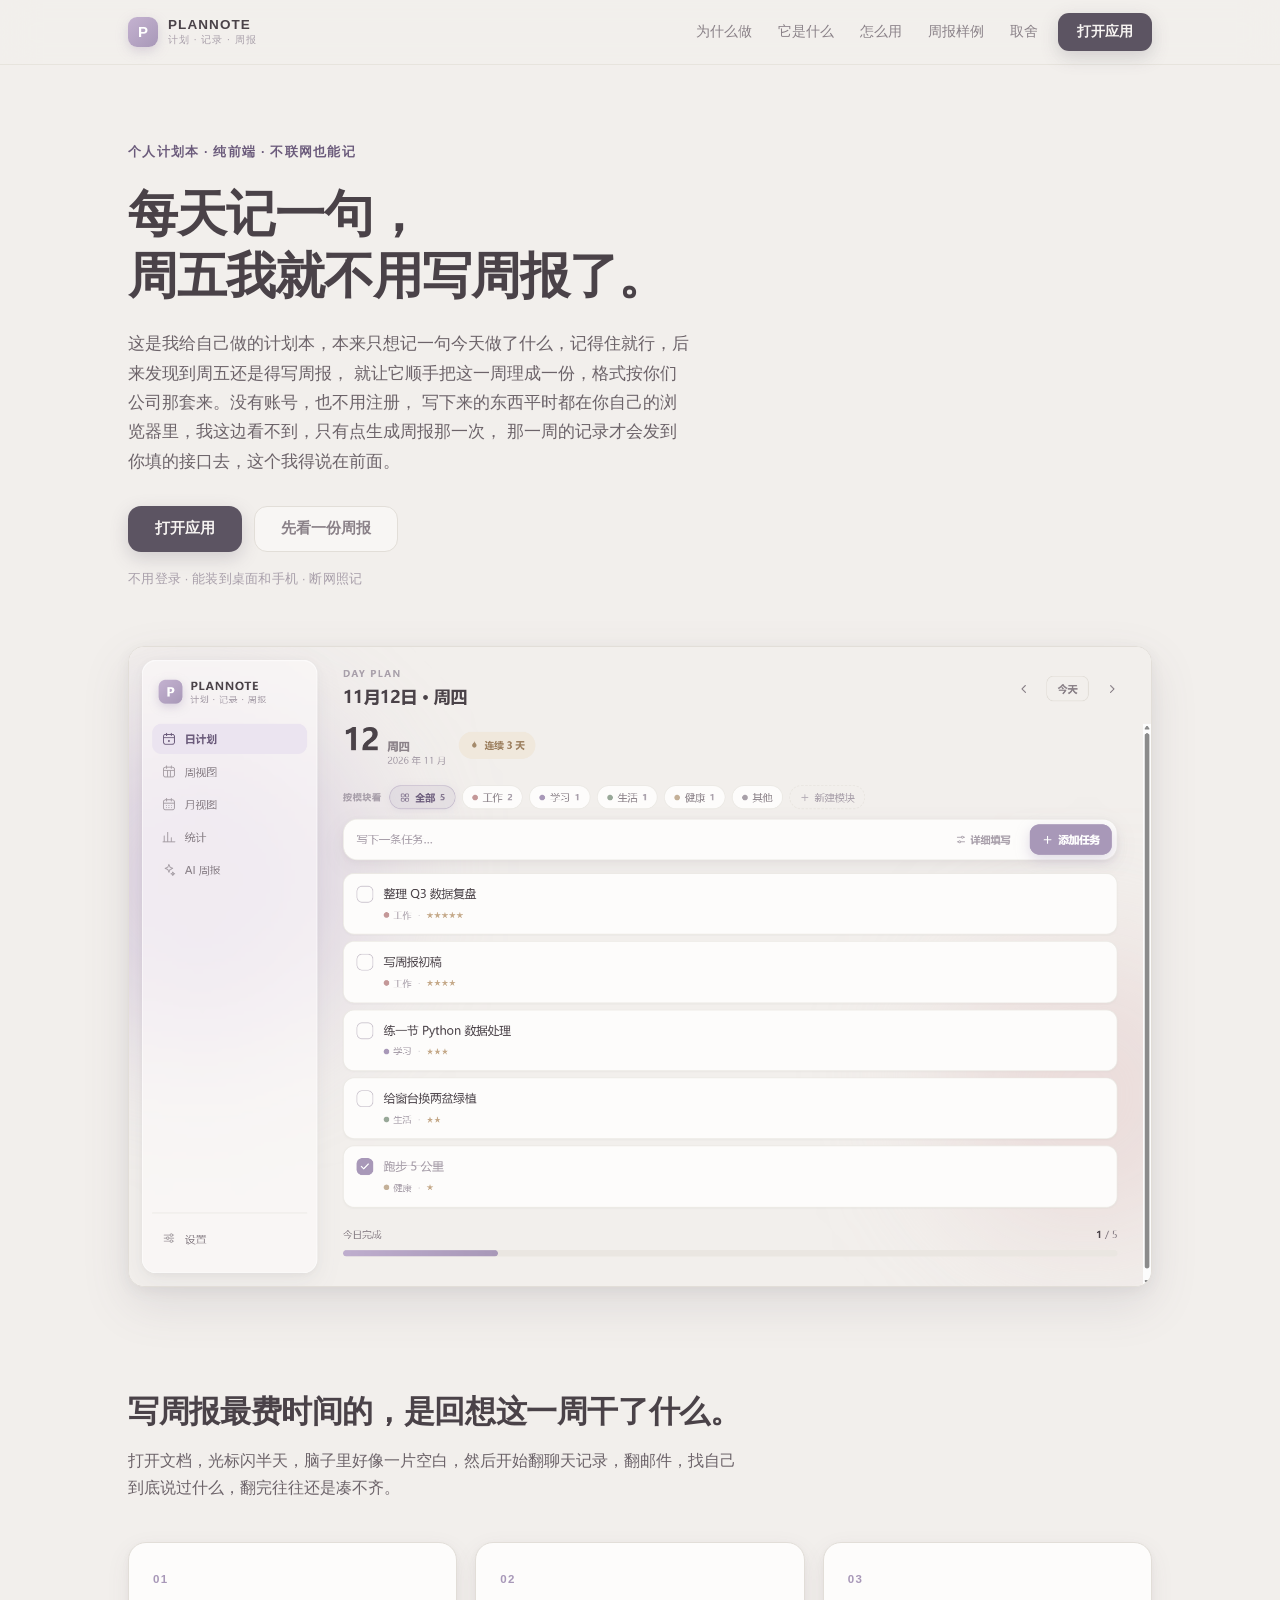
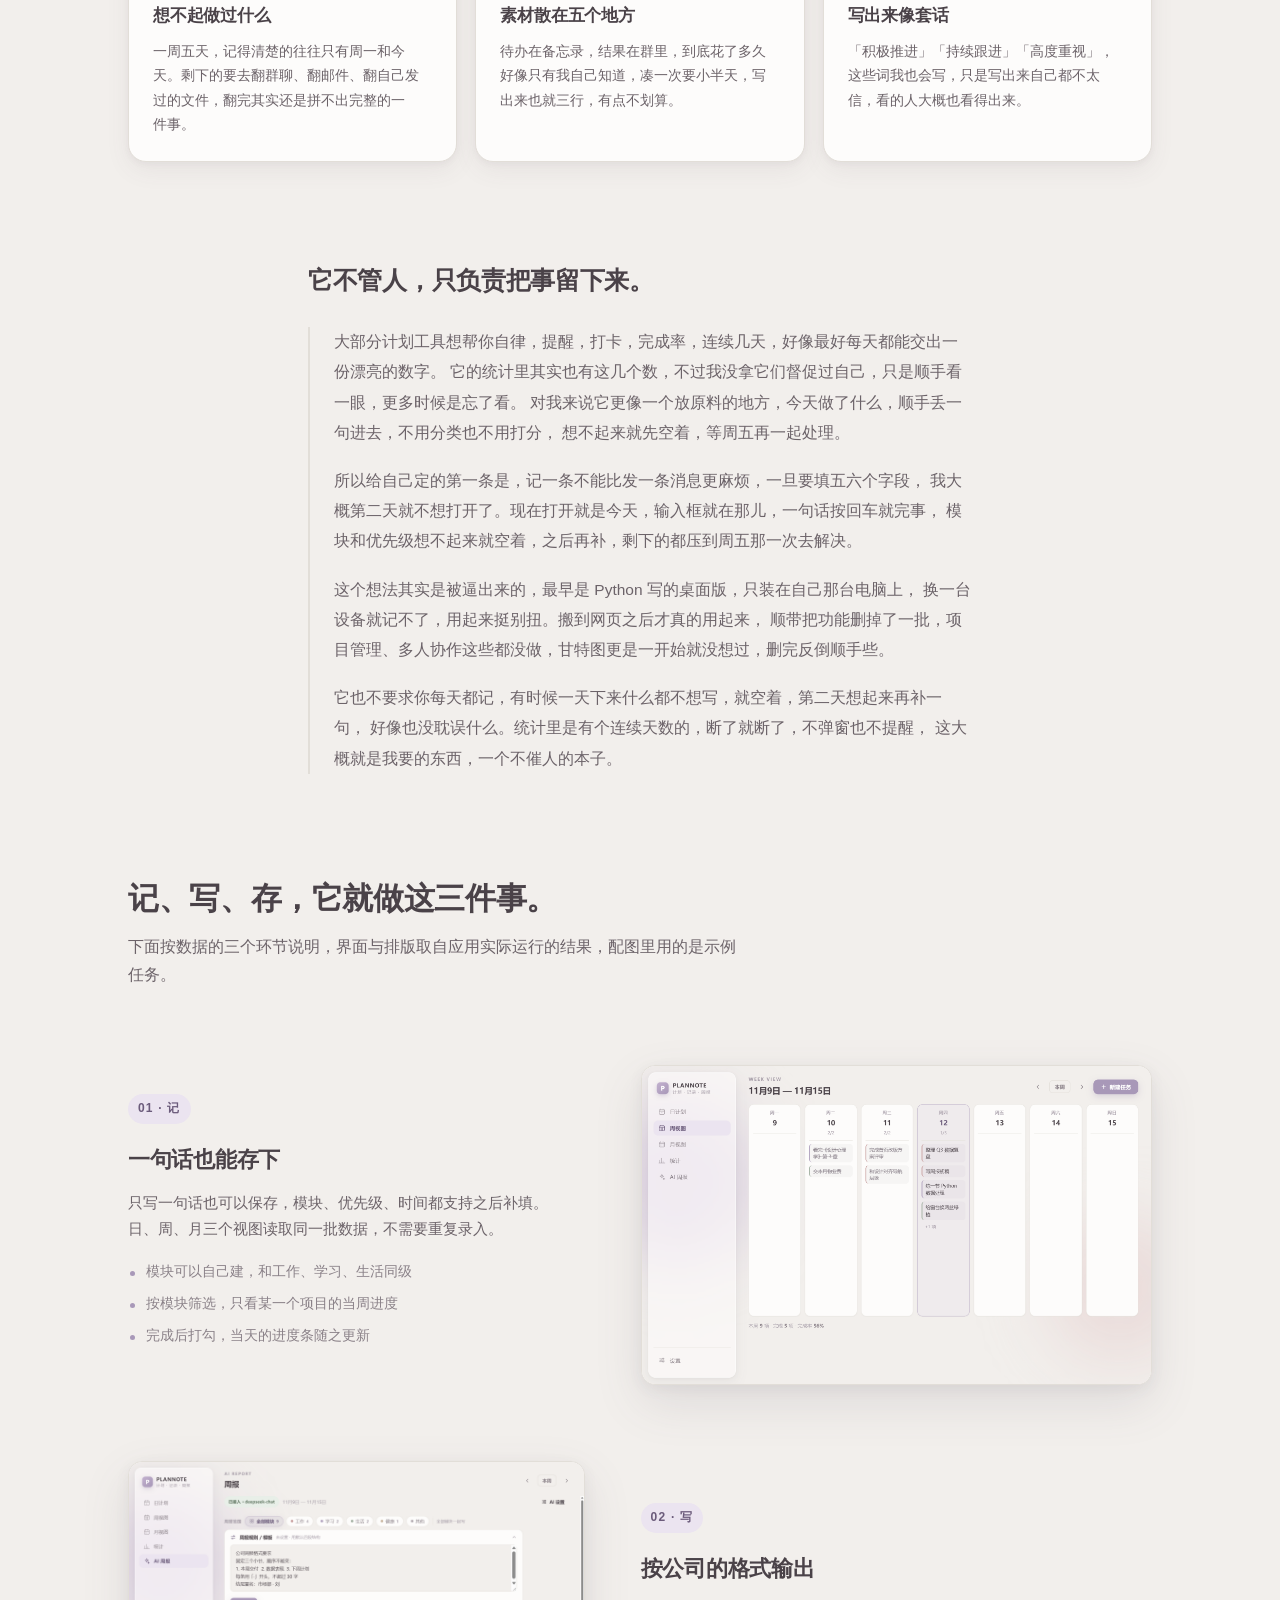
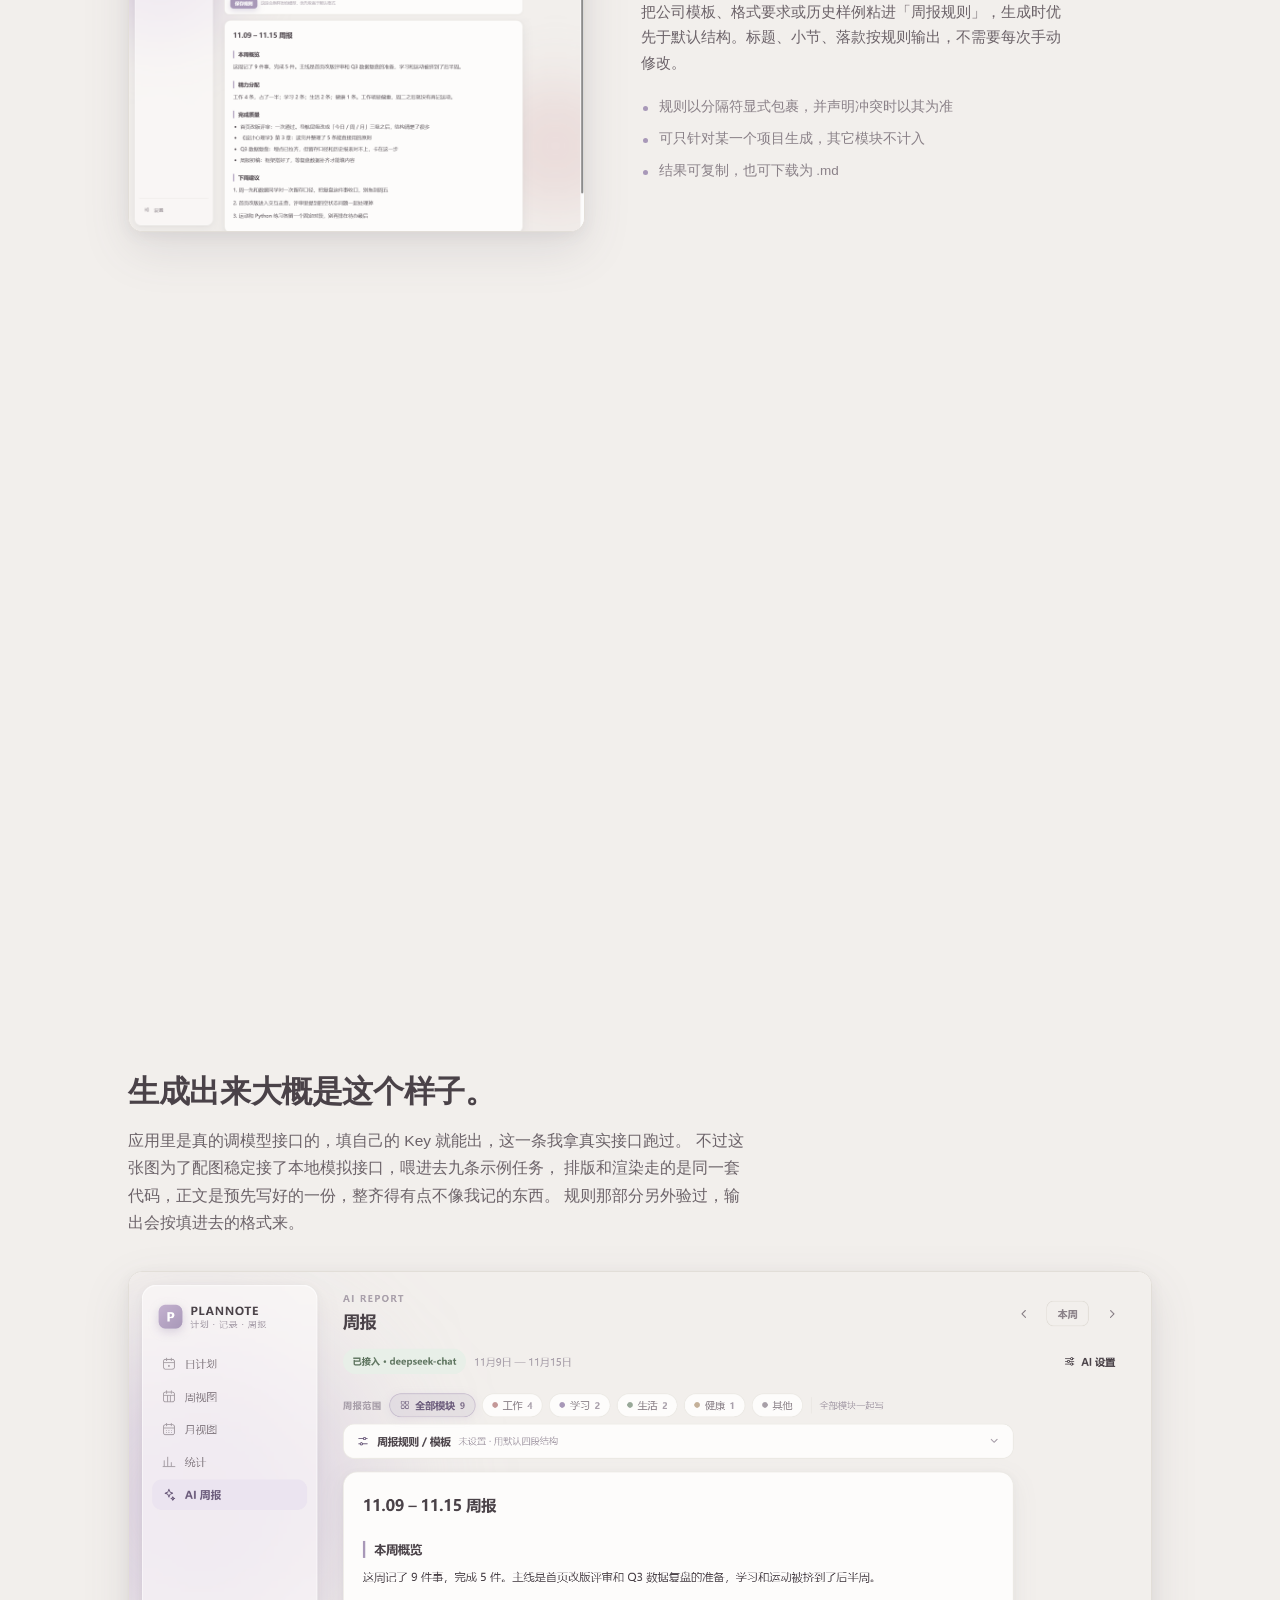
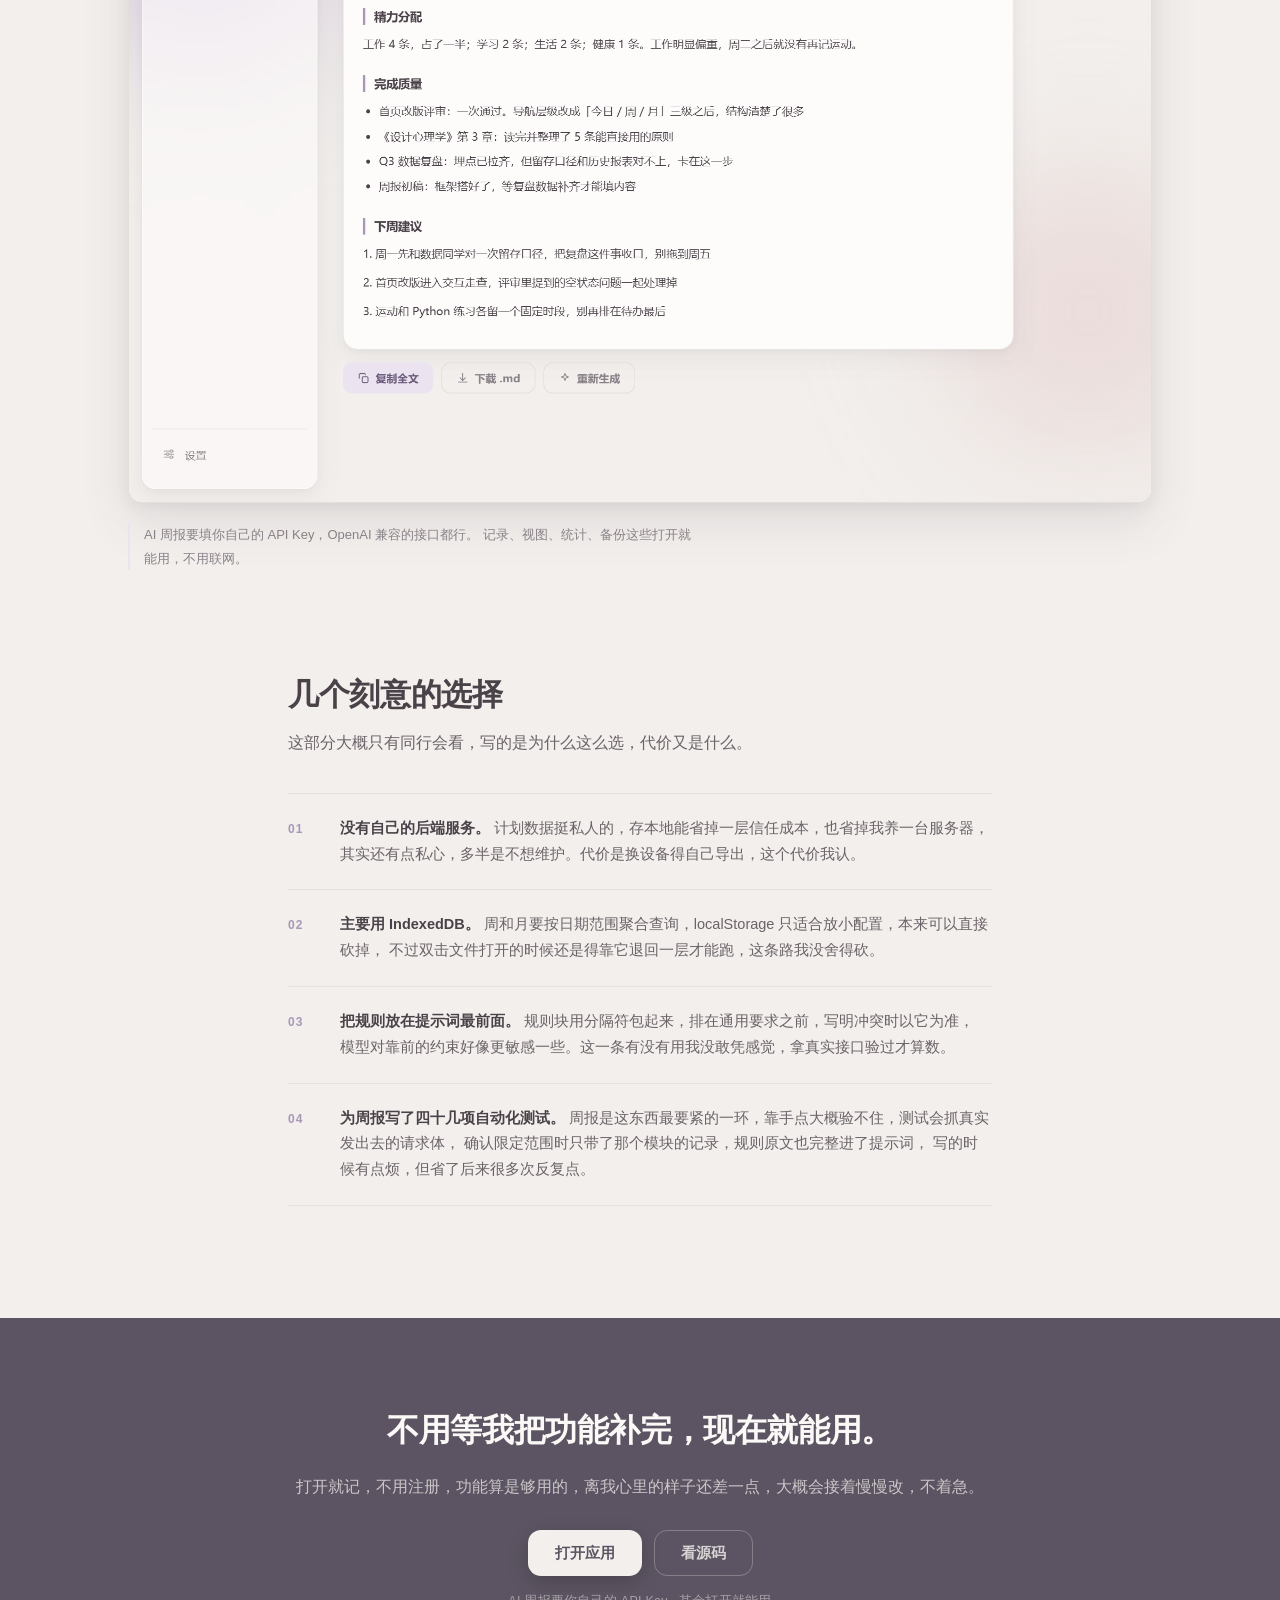
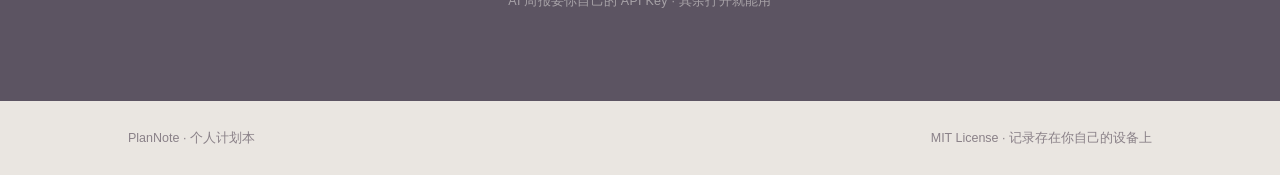
==== commit f3f05724: "介绍页文案按作者风格再校准，修正四处事实失真 - 按 liu-ruichen-writing-style 半档收紧作者口吻段：逗号连缀长句、   自我反驳、模糊限定词；作者段逗号/句号 1.15-2." ====
--- a/app/index.html
+++ b/app/index.html
@@ -4,10 +4,10 @@
 <meta charset="UTF-8">
 <meta name="viewport" content="width=device-width, initial-scale=1, viewport-fit=cover">
 <title>PlanNote · 每天记一句，周五我就不用写周报了</title>
-<meta name="description" content="一个自己做的个人计划本：每天记一句做完的事，周五按你公司的格式生成周报。纯前端，不用注册，数据只存在你自己的浏览器里。">
+<meta name="description" content="一个自己做的个人计划本，每天记一句做完的事，周五按你公司的格式生成周报。纯前端，不用注册，记录只存在你自己的浏览器里。">
 <meta property="og:type" content="website">
 <meta property="og:title" content="PlanNote · 周五我就不用写周报了">
-<meta property="og:description" content="自己做的个人计划本，每天记一句，周五出周报。数据只存在你自己的设备上。">
+<meta property="og:description" content="自己做的个人计划本，每天记一句，周五按公司格式出周报。记录存在自己的设备上，不用注册。">
 <meta property="og:image" content="./shots/shot-day.png">
 <meta name="theme-color" content="#F2EFEC">
 <link rel="icon" href="icons/icon.svg" type="image/svg+xml">
@@ -44,8 +44,10 @@
       <p class="lp-kicker">个人计划本 · 纯前端 · 不联网也能记</p>
       <h1>每天记一句，<br>周五我就不用写周报了。</h1>
       <p class="lp-lead">
-        这是我给自己做的计划本，记的时候一条就一句话。到周五，它把这一周理成一份周报，
-        格式按你们公司那套来。不过没有账号，也不用注册，写下来的东西只存在你自己的浏览器里，我这边看不到。
+        这是我给自己做的计划本，本来只想记一句今天做了什么，记得住就行，后来发现到周五还是得写周报，
+        就让它顺手把这一周理成一份，格式按你们公司那套来。没有账号，也不用注册，
+        写下来的东西平时都在你自己的浏览器里，我这边看不到，只有点生成周报那一次，
+        那一周的记录才会发到你填的接口去，这个我得说在前面。
       </p>
       <div class="lp-actions">
         <a class="lp-btn primary lg" href="./app.html">打开应用</a>
@@ -55,15 +57,15 @@
     </div>
     <div class="lp-wrap">
       <figure class="lp-shot rise">
-        <img src="./shots/shot-day.png" alt="今日视图：按模块分组的任务列表，顶部可以按模块筛选" width="1280" height="800" loading="eager">
+        <img src="./shots/shot-day.png" alt="今日视图，按模块分组的任务列表，顶部可以按模块筛选" width="1280" height="800" loading="eager">
       </figure>
     </div>
   </section>
 
   <section class="lp-section" id="why">
     <div class="lp-wrap">
-      <h2>真正卡住的好像不是写，是想不起来这一周干了什么。</h2>
-      <p class="lp-sub">打开文档，光标闪半天，脑子里一片空白，然后开始翻聊天记录，找自己到底说过什么。</p>
+      <h2>写周报最费时间的，是回想这一周干了什么。</h2>
+      <p class="lp-sub">打开文档，光标闪半天，脑子里好像一片空白，然后开始翻聊天记录，翻邮件，找自己到底说过什么，翻完往往还是凑不齐。</p>
       <div class="lp-grid three">
         <article class="lp-card rise">
           <span class="lp-num">01</span>
@@ -73,12 +75,12 @@
         <article class="lp-card rise">
           <span class="lp-num">02</span>
           <h3>素材散在五个地方</h3>
-          <p>待办在备忘录，结果在群里，到底花了多久只有我自己知道。凑一次要半小时，写出来三行。</p>
+          <p>待办在备忘录，结果在群里，到底花了多久好像只有我自己知道，凑一次要小半天，写出来也就三行，有点不划算。</p>
         </article>
         <article class="lp-card rise">
           <span class="lp-num">03</span>
           <h3>写出来像套话</h3>
-          <p>「积极推进」「持续跟进」「高度重视」，这些词不是不会写，是写出来我自己都不太信。看的人大概也看得出来。</p>
+          <p>「积极推进」「持续跟进」「高度重视」，这些词我也会写，只是写出来自己都不太信，看的人大概也看得出来。</p>
         </article>
       </div>
     </div>
@@ -89,21 +91,25 @@
       <h2>它不管人，只负责把事留下来。</h2>
       <div class="lp-essay">
         <p>
-          大部分计划工具想帮你自律：提醒、打卡、完成率、连续几天。这些它一样都不做。
-          它更像一个放原料的地方，今天做了什么，顺手丢一句进去，不用分类也不用打分，等周五再一起处理。
+          大部分计划工具想帮你自律，提醒，打卡，完成率，连续几天，好像最好每天都能交出一份漂亮的数字。
+          它的统计里其实也有这几个数，不过我没拿它们督促过自己，只是顺手看一眼，更多时候是忘了看。
+          对我来说它更像一个放原料的地方，今天做了什么，顺手丢一句进去，不用分类也不用打分，
+          想不起来就先空着，等周五再一起处理。
         </p>
         <p>
-          所以它的第一条原则是，记一条不能比发一条消息更麻烦。打开就是今天，输入框就在那儿，
-          一句话按回车就完事，模块和优先级想不起来就空着，之后再补。剩下的都压到周五那一次去解决。
+          所以给自己定的第一条是，记一条不能比发一条消息更麻烦，一旦要填五六个字段，
+          我大概第二天就不想打开了。现在打开就是今天，输入框就在那儿，一句话按回车就完事，
+          模块和优先级想不起来就空着，之后再补，剩下的都压到周五那一次去解决。
         </p>
         <p>
-          这个想法其实是被逼出来的。最早它是 Python 写的桌面版，只能在自己电脑上开，
-          想在工位记一句得先回去开电脑，用起来就不顺手。搬到网页之后才真的能用起来，
-          顺带把功能删掉了一批，没有项目管理，没有多人协作，也没有甘特图。
+          这个想法其实是被逼出来的，最早是 Python 写的桌面版，只装在自己那台电脑上，
+          换一台设备就记不了，用起来挺别扭。搬到网页之后才真的用起来，
+          顺带把功能删掉了一批，项目管理、多人协作这些都没做，甘特图更是一开始就没想过，删完反倒顺手些。
         </p>
         <p>
-          它也不要求你每天都记。有时候一天下来什么都不想写，就空着，第二天补一句。
-          不弹窗催，也不去算你断了几天打卡，这大概就是我要的东西：一个不催人的本子。
+          它也不要求你每天都记，有时候一天下来什么都不想写，就空着，第二天想起来再补一句，
+          好像也没耽误什么。统计里是有个连续天数的，断了就断了，不弹窗也不提醒，
+          这大概就是我要的东西，一个不催人的本子。
         </p>
       </div>
     </div>
@@ -111,8 +117,8 @@
 
   <section class="lp-section" id="how">
     <div class="lp-wrap">
-      <h2>它只做三件事：记、写、存。</h2>
-      <p class="lp-sub">没有项目管理，没有多人协作，也没有甘特图。三个视图读的是同一批数据，不做二次录入。</p>
+      <h2>记、写、存，它就做这三件事。</h2>
+      <p class="lp-sub">下面按数据的三个环节说明，界面与排版取自应用实际运行的结果，配图里用的是示例任务。</p>
 
       <div class="lp-feature rise">
         <div class="lp-feature-text">
@@ -126,7 +132,7 @@
           </ul>
         </div>
         <figure class="lp-feature-shot">
-          <img src="./shots/shot-week.png" alt="周视图：一列七天，当周任务按天排开" width="1280" height="800" loading="lazy">
+          <img src="./shots/shot-week.png" alt="周视图，一列七天，当周任务按天排开" width="1280" height="800" loading="lazy">
         </figure>
       </div>
 
@@ -142,14 +148,14 @@
           </ul>
         </div>
         <figure class="lp-feature-shot">
-          <img src="./shots/shot-rule.png" alt="周报规则面板：把公司模板粘进去，生成时会原样发给模型，并优先于默认格式" width="1280" height="1040" loading="lazy">
+          <img src="./shots/shot-rule.png" alt="周报规则面板，把公司模板粘进去，生成时会原样发给模型，并优先于默认格式" width="1280" height="1040" loading="lazy">
         </figure>
       </div>
 
       <div class="lp-feature rise">
         <div class="lp-feature-text">
           <span class="lp-step">03 · 存</span>
-          <h3>不经过任何服务器</h3>
+          <h3>记录留在本地</h3>
           <p>没有账号系统，也没有云端数据库。记录保存在浏览器的本地数据库中，换一个浏览器或换一台设备打开，看到的是空数据。</p>
           <ul class="lp-list">
             <li>换设备时导出为文件，导入即恢复</li>
@@ -158,7 +164,7 @@
           </ul>
         </div>
         <figure class="lp-feature-shot portrait">
-          <img src="./shots/shot-mobile.png" alt="手机上的 PlanNote：单列任务与底部导航" width="390" height="844" loading="lazy">
+          <img src="./shots/shot-mobile.png" alt="手机上的 PlanNote，单列任务与底部导航" width="390" height="844" loading="lazy">
         </figure>
       </div>
     </div>
@@ -166,18 +172,20 @@
 
   <section class="lp-section sample" id="sample">
     <div class="lp-wrap">
-      <h2>下面这份不是我编的样例。</h2>
+      <h2>生成出来大概是这个样子。</h2>
       <p class="lp-sub">
-        真实接口跑出来的，喂进去的只有九条任务记录，一个字没改。
-        整齐得有点出乎我意料，但也有几处读着还是像机器写的，我没有去润色。
+        应用里是真的调模型接口的，填自己的 Key 就能出，这一条我拿真实接口跑过。
+        不过这张图为了配图稳定接了本地模拟接口，喂进去九条示例任务，
+        排版和渲染走的是同一套代码，正文是预先写好的一份，整齐得有点不像我记的东西。
+        规则那部分另外验过，输出会按填进去的格式来。
       </p>
       <figure class="lp-shot big rise">
-        <img src="./shots/shot-report.png" alt="生成的周报正文：本周概览、精力分配、完成质量、下周建议四个小节" width="1280" height="1040" loading="lazy">
+        <img src="./shots/shot-report.png" alt="周报正文排版，本周概览、精力分配、完成质量、下周建议四个小节" width="1280" height="1040" loading="lazy">
       </figure>
       <p class="lp-zoom-tip">手机上可以左右滑动，看完整份</p>
       <p class="lp-note">
-        AI 周报要填一个你自己的 API Key（OpenAI 兼容的接口都行）。
-        剩下那些，记录、视图、统计、备份，打开就能用，不用联网。
+        AI 周报要填你自己的 API Key，OpenAI 兼容的接口都行。
+        记录、视图、统计、备份这些打开就能用，不用联网。
       </p>
     </div>
   </section>
@@ -185,27 +193,28 @@
   <section class="lp-section" id="choices">
     <div class="lp-wrap narrow">
       <h2>几个刻意的选择</h2>
-      <p class="lp-sub">这部分大概只有同行会看：为什么这么选，代价是什么。</p>
+      <p class="lp-sub">这部分大概只有同行会看，写的是为什么这么选，代价又是什么。</p>
       <ol class="lp-choices">
         <li class="rise">
-          <b>不做后端。</b>
-          计划数据挺私人的，存本地能省掉一层信任成本，也省掉我养一台服务器。
-          代价是换设备得自己导出，这个代价我认。
+          <b>没有自己的后端服务。</b>
+          计划数据挺私人的，存本地能省掉一层信任成本，也省掉我养一台服务器，
+          其实还有点私心，多半是不想维护。代价是换设备得自己导出，这个代价我认。
         </li>
         <li class="rise">
-          <b>用 IndexedDB，没用 localStorage。</b>
-          周和月要按日期范围聚合查询，localStorage 只适合放小配置。
-          不过直接双击文件打开的时候，它得退回 localStorage 才能跑，这条路我没舍得砍掉。
+          <b>主要用 IndexedDB。</b>
+          周和月要按日期范围聚合查询，localStorage 只适合放小配置，本来可以直接砍掉，
+          不过双击文件打开的时候还是得靠它退回一层才能跑，这条路我没舍得砍。
         </li>
         <li class="rise">
           <b>把规则放在提示词最前面。</b>
-          模型对靠前的约束更敏感，所以规则块用分隔符包起来、排在通用要求之前，
-          还写明冲突时以它为准。这一条到底有没有用，我拿真实接口验过才算数。
+          规则块用分隔符包起来，排在通用要求之前，写明冲突时以它为准，
+          模型对靠前的约束好像更敏感一些。这一条有没有用我没敢凭感觉，拿真实接口验过才算数。
         </li>
         <li class="rise">
           <b>为周报写了四十几项自动化测试。</b>
-          周报是这东西最要紧的一环，靠手点验不住。测试会抓真实发出去的请求体，
-          确认限定范围时只带了那个模块的记录、规则原文完整进了提示词。
+          周报是这东西最要紧的一环，靠手点大概验不住，测试会抓真实发出去的请求体，
+          确认限定范围时只带了那个模块的记录，规则原文也完整进了提示词，
+          写的时候有点烦，但省了后来很多次反复点。
         </li>
       </ol>
     </div>
@@ -213,8 +222,8 @@
 
   <section class="lp-cta">
     <div class="lp-wrap">
-      <h2>不用等它做完，现在就能用。</h2>
-      <p>打开就记，不用注册。功能是够用的，离我心里的样子还差一点，我大概会接着慢慢改。</p>
+      <h2>不用等我把功能补完，现在就能用。</h2>
+      <p>打开就记，不用注册，功能算是够用的，离我心里的样子还差一点，大概会接着慢慢改，不着急。</p>
       <div class="lp-actions center">
         <a class="lp-btn primary lg" href="./app.html">打开应用</a>
         <a class="lp-btn ghost lg" href="https://github.com/02Ruichen/PlanNote" target="_blank" rel="noopener">看源码</a>
@@ -228,7 +237,7 @@
 <footer class="lp-footer">
   <div class="lp-wrap lp-footer-inner">
     <span>PlanNote · 个人计划本</span>
-    <span>MIT License · 数据存在你自己的设备上</span>
+    <span>MIT License · 记录存在你自己的设备上</span>
   </div>
 </footer>
 
